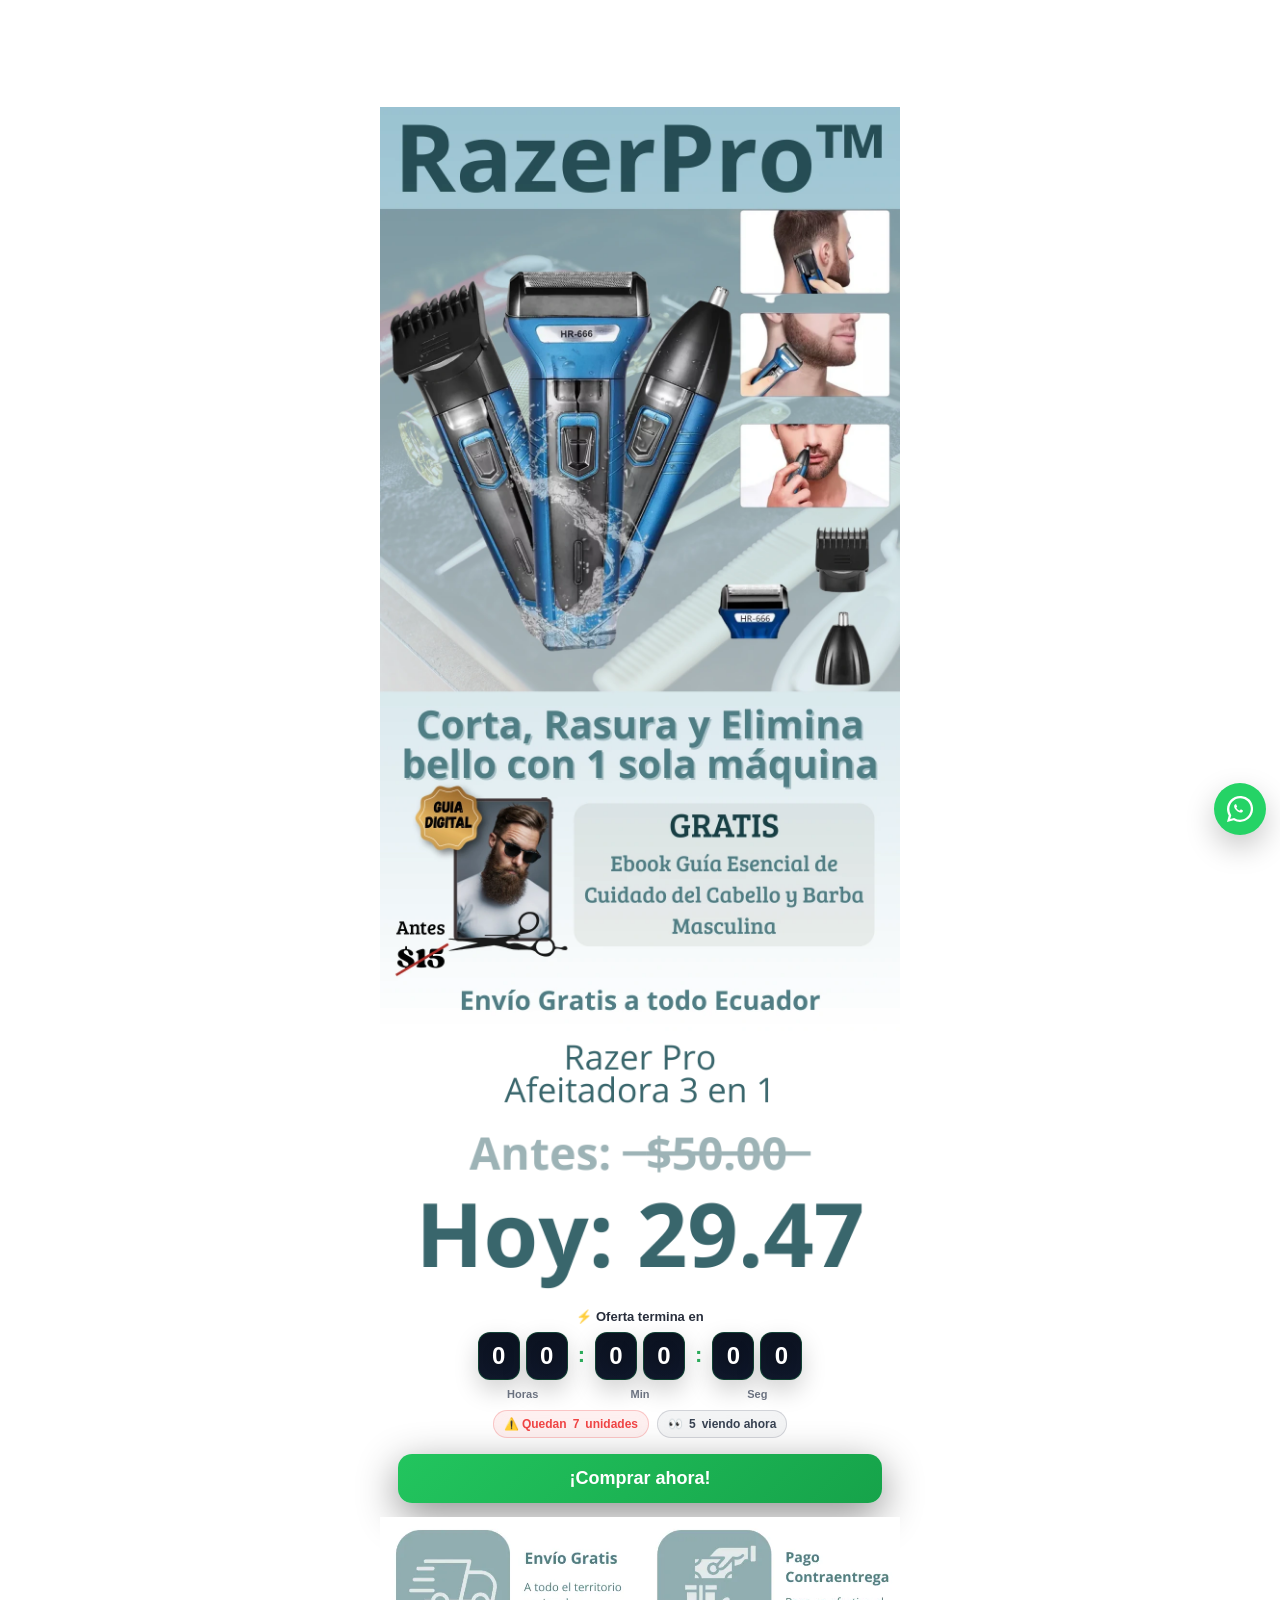
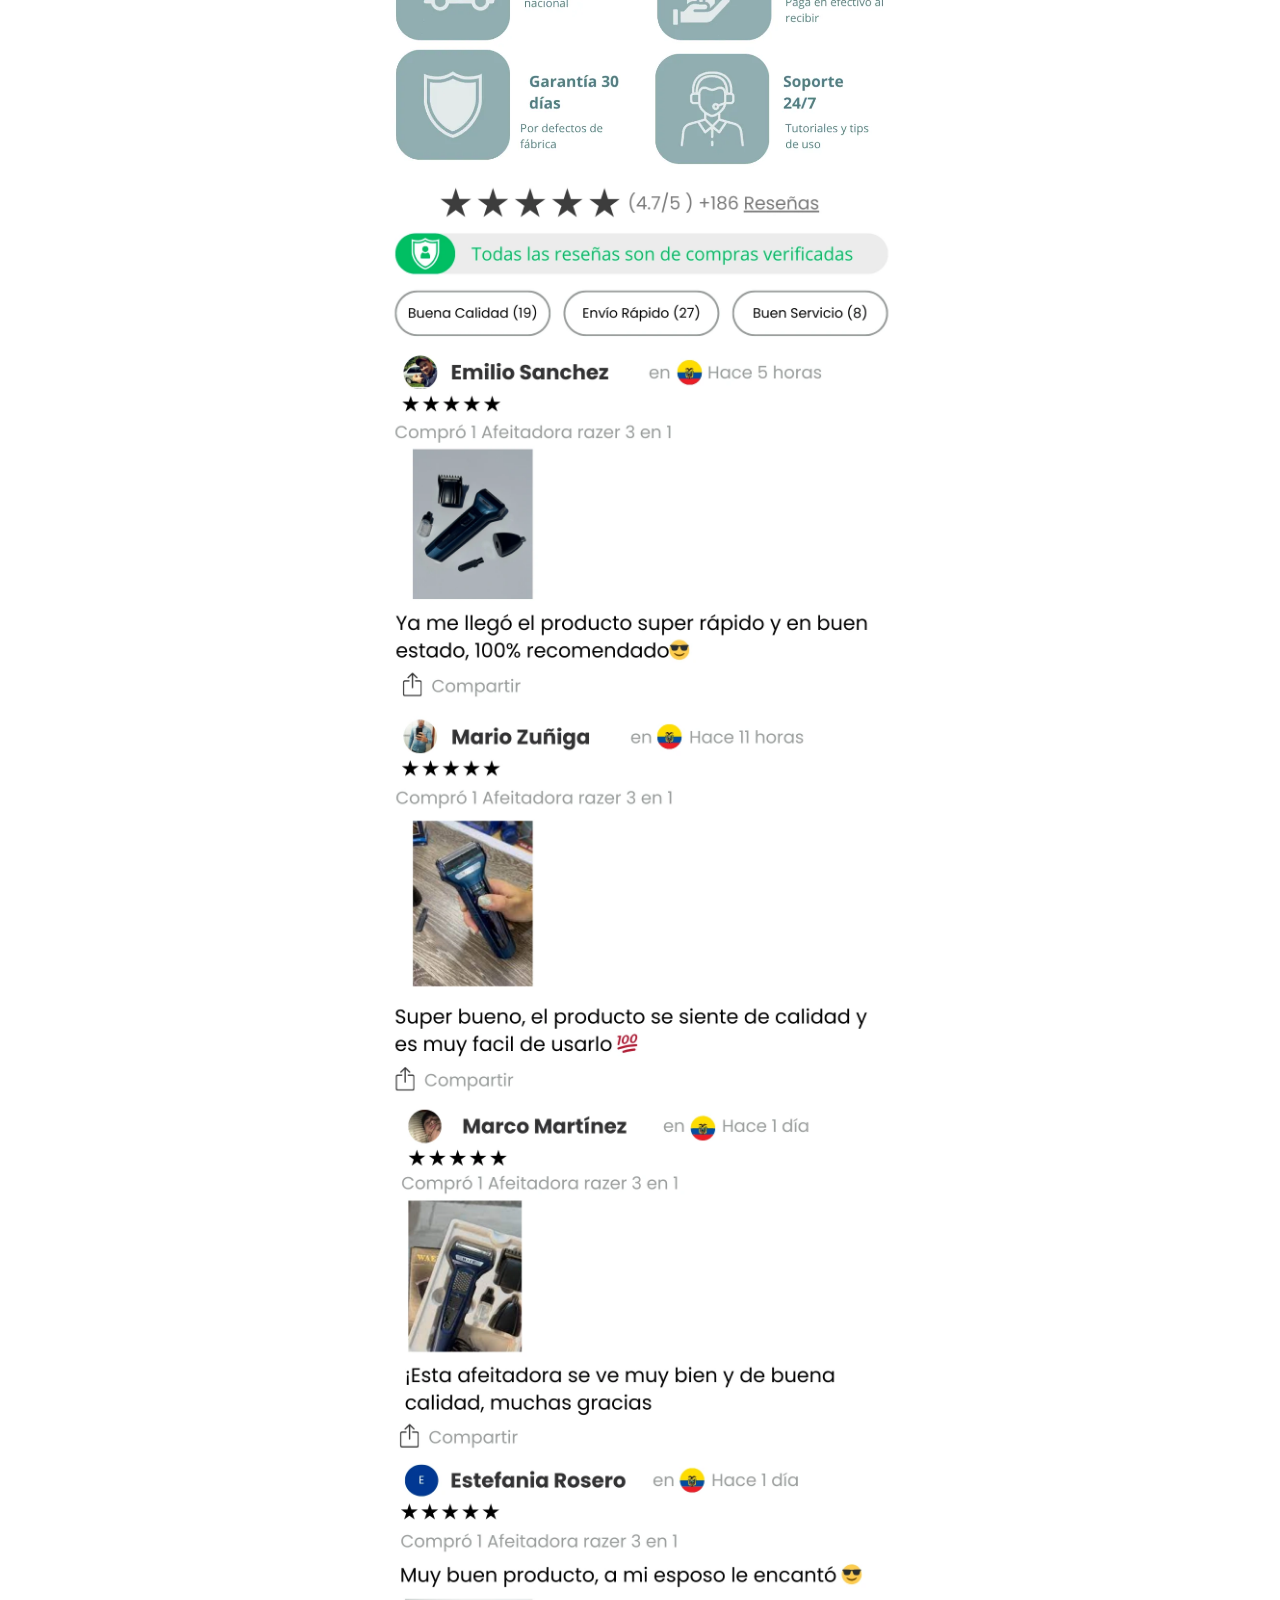
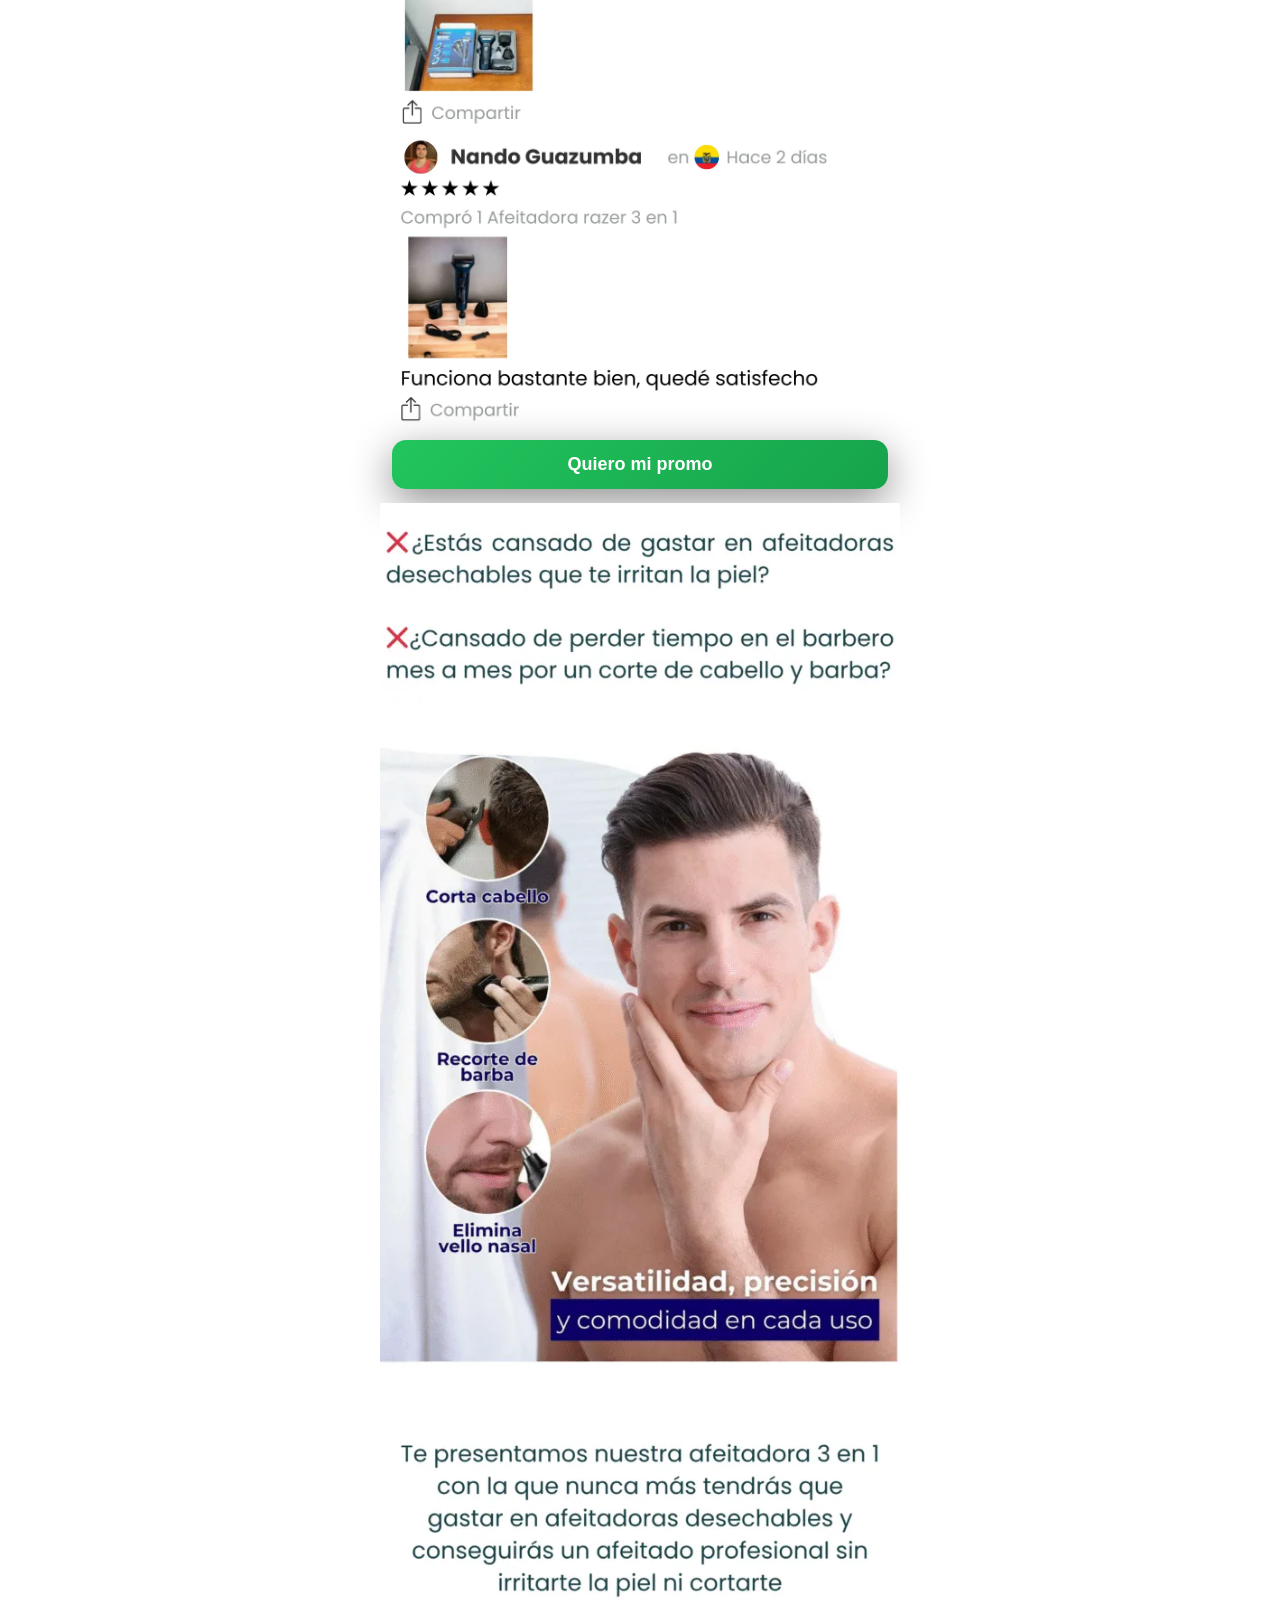
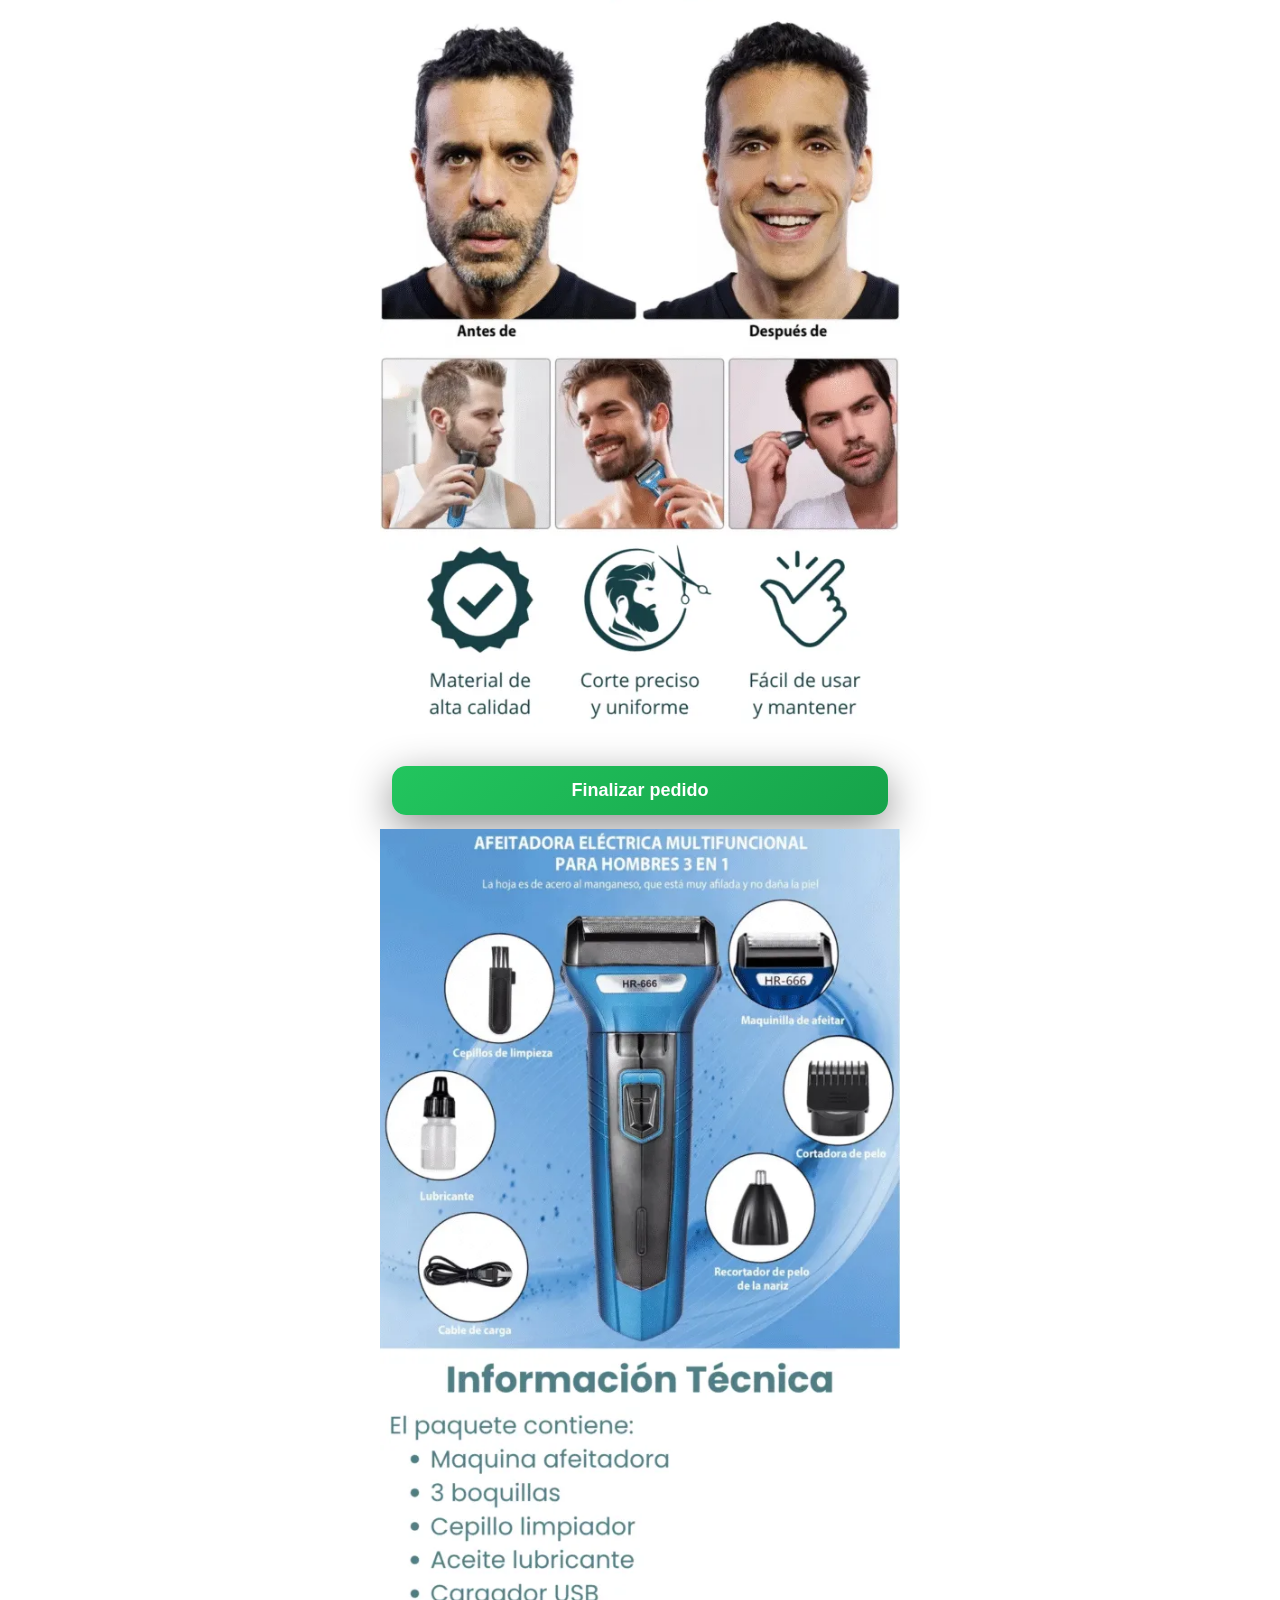
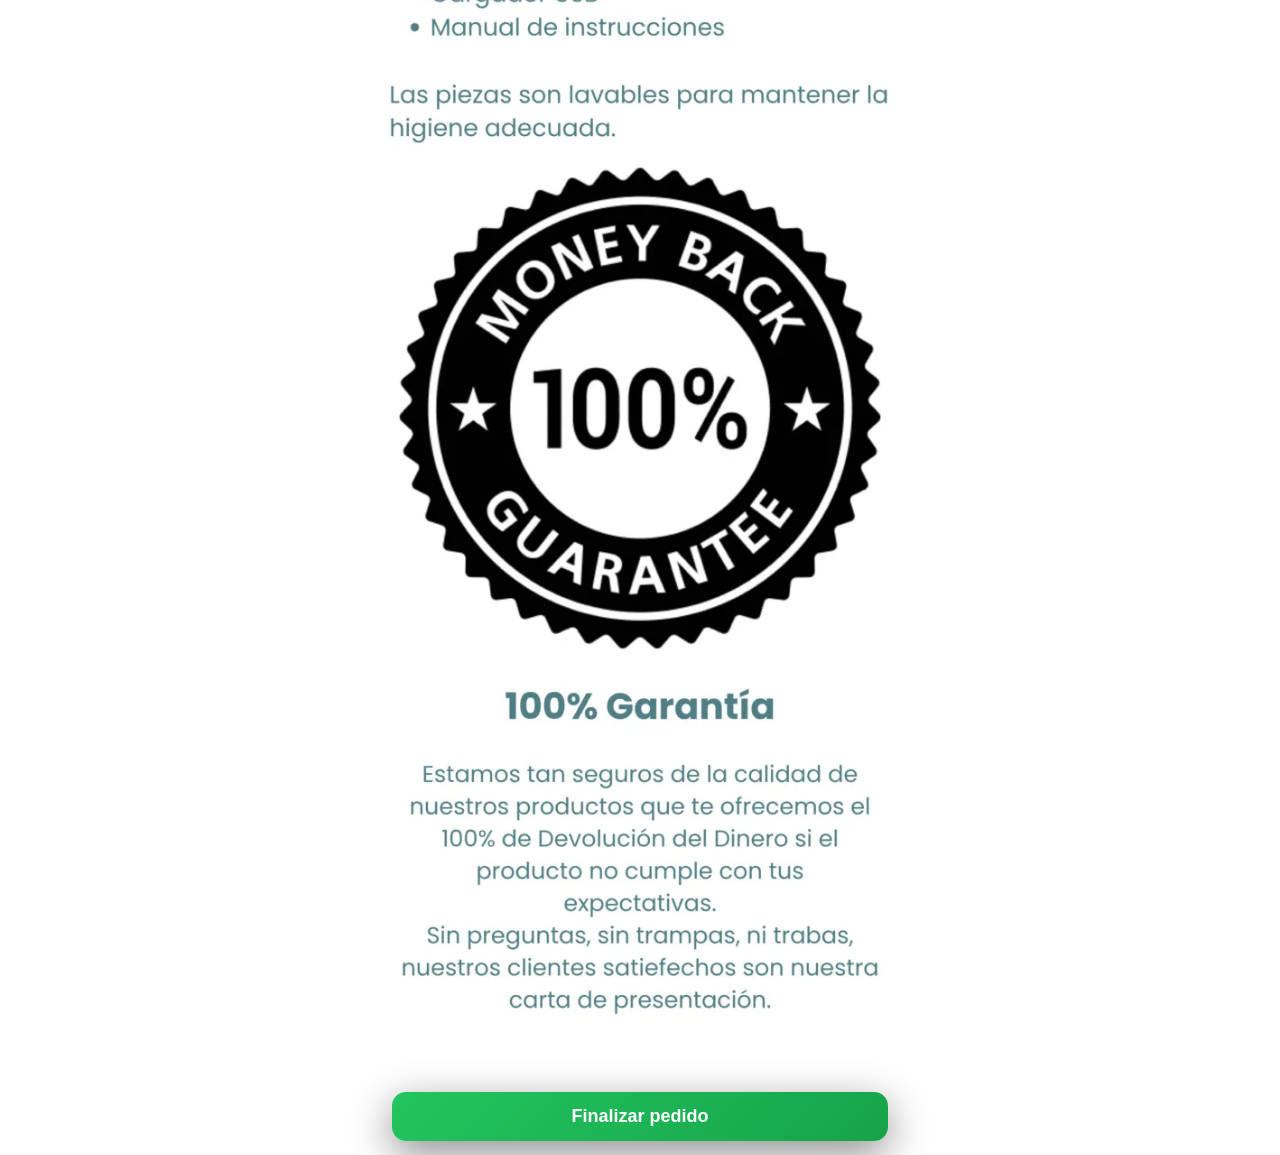
==== funnel/combo-cosecha-segua/index.html @ a64a3866 "funnel: página de ventas con modal Ecuaclic + toggle domicilio/Servientrega - funnel/ aislado del ca" ====
<!doctype html>
<html lang="es">
<head>
  <meta charset="utf-8" />
  <meta name="viewport" content="width=device-width,initial-scale=1" />
  <title>Combo Cosecha Segura — Agropecuaria Yáñez</title>

  <!-- Estilos del funnel (aislados del catálogo) -->
  <link rel="stylesheet" href="/funnel/assets/style.css">
  <!-- Estilos del modal -->
  <link rel="stylesheet" href="/modal/modal.css">

  <!-- Google Tag Manager -->
<script>(function(w,d,s,l,i){w[l]=w[l]||[];w[l].push({'gtm.start':
new Date().getTime(),event:'gtm.js'});var f=d.getElementsByTagName(s)[0],
j=d.createElement(s),dl=l!='dataLayer'?'&l='+l:'';j.async=true;j.src=
'https://www.googletagmanager.com/gtm.js?id='+i+dl;f.parentNode.insertBefore(j,f);
})(window,document,'script','dataLayer','GTM-TL55LVD5');</script>
<!-- End Google Tag Manager -->
</head>

<!-- data-product-folder: para que app.js/modal carguen este config.json -->
<body data-product-folder="funnel/combo-cosecha-segua">
 <!-- Google Tag Manager (noscript) -->
<noscript><iframe src="https://www.googletagmanager.com/ns.html?id=GTM-TL55LVD5"
height="0" width="0" style="display:none;visibility:hidden"></iframe></noscript>
<!-- End Google Tag Manager (noscript) -->

  <!-- Funnel 100% imágenes — sin header ni footer -->
  <main class="wrap">
    <img src="images/1.webp" alt="">
    <img src="images/2.webp" alt="">

    <div class="cta-proof cta-proof--boxed" aria-label="Urgencia y escasez">
      <div class="proof-head">⚡ Oferta termina en</div>
      <div class="countdown" role="group" aria-label="Cuenta regresiva">
        <div class="cd-group">
          <div class="cd-box"><span class="cd-digit js-cd-h1">0</span></div>
          <div class="cd-box"><span class="cd-digit js-cd-h2">0</span></div>
          <div class="cd-label">Horas</div>
        </div>
        <div class="cd-sep">:</div>
        <div class="cd-group">
          <div class="cd-box"><span class="cd-digit js-cd-m1">0</span></div>
          <div class="cd-box"><span class="cd-digit js-cd-m2">0</span></div>
          <div class="cd-label">Min</div>
        </div>
        <div class="cd-sep">:</div>
        <div class="cd-group">
          <div class="cd-box"><span class="cd-digit js-cd-s1">0</span></div>
          <div class="cd-box"><span class="cd-digit js-cd-s2">0</span></div>
          <div class="cd-label">Seg</div>
        </div>
      </div>
      <div class="proof-row">
        <span class="badge badge--danger">⚠️ Quedan <strong class="js-stock">7</strong> unidades</span>
        <span class="badge badge--muted">👀 <strong class="js-live">5</strong> viendo ahora</span>
      </div>
      <div class="section-cta">
        <button class="btn btn--big pulsar-boton js-open-modal">¡Comprar ahora!</button>
      </div>
    </div>

    <img src="images/3.webp" alt="">
    <img src="images/4.webp" alt="">
    <img src="images/5.webp" alt="">

    <div class="section-cta">
      <button class="btn btn--big pulsar-boton js-open-modal">Quiero mi promo</button>
    </div>

    <img src="images/6.webp" alt="">
    <img src="images/7.webp" alt="">

    <div class="section-cta">
      <button class="btn btn--big pulsar-boton js-open-modal">Finalizar pedido</button>
    </div>

    <img src="images/8.webp" alt="">
    <img src="images/9.webp" alt="">

    <div class="section-cta">
      <button class="btn btn--big pulsar-boton js-open-modal">Finalizar pedido</button>
    </div>

    <div class="spacer"></div>
  </main>

  <!-- Botón fijo inferior -->
  <button class="bottom-cta js-open-modal" id="bottomCta">Comprar ahora</button>

  <!-- El modal se inyecta aquí desde modal.js -->
  <div id="modal-container"></div>

  <!-- WhatsApp float (fallback data-whatsapp) -->
  <a class="wa-float"
     id="waFloat"
     data-whatsapp="593984709302"
     href="#"
     target="_blank"
     rel="noopener"
     aria-label="WhatsApp">
    <svg class="wa-svg" viewBox="0 0 32 32" aria-hidden="true">
      <path d="M19.11 17.47c-.27-.14-1.57-.77-1.81-.86-.24-.09-.42-.14-.6.14-.18.27-.69.86-.85 1.04-.16.18-.31.2-.58.07-.27-.14-1.14-.42-2.17-1.34-.8-.71-1.34-1.59-1.5-1.86-.16-.27-.02-.42.12-.55.12-.12.27-.31.4-.47.13-.16.18-.27.27-.45.09-.18.04-.34-.02-.47-.07-.14-.6-1.45-.82-1.99-.22-.53-.44-.46-.6-.47h-.51c-.18 0-.47.07-.71.34-.24.27-.93.91-.93 2.22 0 1.31.96 2.58 1.09 2.76.13.18 1.88 2.87 4.56 4.02.64.28 1.14.45 1.53.58.64.2 1.22.17 1.68.1.51-.08 1.57-.64 1.79-1.26.22-.62.22-1.15.16-1.26-.07-.11-.24-.18-.51-.31z"/>
      <path d="M27.66 4.34A15.87 15.87 0 0 0 16.04 0C7.2 0 .02 7.18.02 16.02c0 2.82.74 5.57 2.14 8.01L0 32l8.18-2.14a15.98 15.98 0 0 0 7.86 2.01h.01c8.84 0 16.02-7.18 16.02-16.02 0-4.28-1.67-8.31-4.39-11.51zM16.05 29.2h-.01a13.27 13.27 0 0 1-6.76-1.85l-.49-.29-4.85 1.27 1.29-4.72-.32-.49a13.23 13.23 0 0 1-2.02-7.09C2.9 8.75 9 2.65 16.04 2.65c3.53 0 6.85 1.38 9.35 3.88a13.14 13.14 0 0 1 3.87 9.35c0 7.04-6.1 13.32-13.21 13.32z"/>
    </svg>
  </a>

  <!-- Scripts del funnel (aislados del catálogo) -->
  <script src="/funnel/assets/app.js"></script>
  <!-- Script del modal -->
  <script src="/modal/modal.js"></script>
</body>
</html>
---- funnel/assets/style.css ----
:root {
  --bg: #ffffff;
  --txt: #ffffff;
  --green: #22c55e;
  --green2: #16a34a;
  --shadow: 0 12px 40px rgba(0, 0, 0, .45);
  --max: 520px;
  --topbar-offset: 5px;
  --topbar-h: 90px;
}

* {
  box-sizing: border-box;
}

html,
body {
  margin: 0;
  padding: 0;
  background: var(--bg);
  color: var(--txt);
  font-family: -apple-system, BlinkMacSystemFont, "Segoe UI", Roboto, Oxygen, Ubuntu, Cantarell, sans-serif;
}

img {
  width: 100%;
  height: auto;
  display: block;
}

/* ===== TOPBAR ===== */
.topbar {
  position: fixed;
  top: 0;
  left: 0;
  right: 0;
  z-index: 9999;
  display: flex;
  justify-content: center;
  padding: 14px 12px;
  background: linear-gradient(135deg, #1a1a1a 0%, #2d2d2d 100%);
  border-bottom: 1px solid rgba(255, 255, 255, 0.1);
  box-shadow: 0 4px 20px rgba(0, 0, 0, 0.3);
  animation: slideDown 0.4s ease-out;
}

@keyframes slideDown {
  from {
    transform: translateY(-100%);
    opacity: 0;
  }
  to {
    transform: translateY(0);
    opacity: 1;
  }
}

.topbar__inner {
  max-width: var(--max);
  width: 100%;
  display: flex;
  align-items: center;
  justify-content: space-between;
  gap: 12px;
}

.topbar__meta {
  display: flex;
  align-items: center;
  gap: 10px;
  min-width: 0;
  overflow: hidden;
  flex-wrap: nowrap;
}

.topbar__promo {
  font-weight: 700;
  font-size: 15px;
  color: #fff;
  text-transform: uppercase;
  letter-spacing: 0.5px;
  white-space: nowrap;
}

.topbar__timerchip {
  display: inline-flex;
  align-items: center;
  gap: 8px;
  padding: 10px 14px;
  border-radius: 999px;
  background: rgba(34, 197, 94, 0.15);
  border: 1px solid rgba(34, 197, 94, 0.3);
  font-family: 'Courier New', monospace;
  font-weight: 700;
  font-size: 18px;
  color: #22c55e;
  white-space: nowrap;
}

.topbar__timer-icon {
  width: 18px;
  height: 18px;
  flex-shrink: 0;
  color: #22c55e;
}

.topbar__stock {
  display: inline-flex;
  align-items: center;
  gap: 6px;
  padding: 8px 12px;
  border-radius: 999px;
  background: rgba(239, 68, 68, 0.15);
  border: 1px solid rgba(239, 68, 68, 0.3);
  font-weight: 700;
  font-size: 12px;
  color: #ef4444;
  white-space: nowrap;
}

.topbar__cta {
  flex-shrink: 0;
  border: none;
  padding: 18px 28px;
  border-radius: 999px;
  background: linear-gradient(135deg, #22c55e 0%, #16a34a 100%);
  color: #fff;
  font-weight: 800;
  font-size: 15px;
  text-transform: uppercase;
  letter-spacing: 0.5px;
  cursor: pointer;
  transition: all 0.3s ease;
  box-shadow: 0 4px 15px rgba(34, 197, 94, 0.4);
  position: relative;
  overflow: hidden;
  white-space: nowrap;
  line-height: 1.2;
}

.topbar__cta::before {
  content: '';
  position: absolute;
  top: 0;
  left: -100%;
  width: 100%;
  height: 100%;
  background: linear-gradient(90deg, transparent, rgba(255, 255, 255, 0.3), transparent);
  transition: left 0.5s;
}

.topbar__cta:hover {
  transform: translateY(-2px);
  box-shadow: 0 6px 20px rgba(34, 197, 94, 0.5);
}

.topbar__cta:hover::before {
  left: 100%;
}

.topbar__cta:active {
  transform: translateY(0);
}

/* Responsivo topbar */
@media (max-width: 768px) {
  .topbar {
    padding: 10px 10px;
  }

  .topbar__inner {
    flex-direction: row;
    gap: 10px;
    align-items: center;
  }

  .topbar__meta {
    flex-direction: column;
    gap: 5px;
    align-items: flex-start;
    flex: 1;
    min-width: 0;
  }

  .topbar__promo {
    font-size: 17px;
    order: 1;
  }

  .topbar__timerchip {
    font-size: 16px;
    padding: 8px 8px;
    order: 2;
  }

  .topbar__stock {
    font-size: 11px;
    padding: 6px 10px;
    order: 3;
  }

  .topbar__timer-icon {
    width: 16px;
    height: 16px;
  }

  .topbar__cta {
    padding: 20px 20px;
    font-size: 13px;
    flex: 0 0 50%;
    max-width: 50%;
  }
}

@media (max-width: 480px) {
  .topbar {
    padding: 8px 10px;
  }
  
  .topbar__inner {
    align-items: center;
  }
  
  .topbar__meta {
    align-items: center;
  }
  
  .topbar__promo {
    font-size: 13px;
  }
  
  .topbar__timerchip {
    font-size: 17px;
    padding: 6px 10px;
    width: 100%;
    justify-content: center;
    text-align: center;
  }
  
  .topbar__stock {
    font-size: 10px;
    padding: 5px 8px;
  }
 
  .topbar__timer-icon {
    width: 17px;
    height: 17px;
  }
  
  .topbar__cta {
    padding: 20px 24px;
    font-size: 16px;
  }
}

@media (max-width: 360px) {
  .topbar__cta {
    padding: 10px 12px;
    font-size: 11px;
  }
}

/* ===== CONTENIDO PRINCIPAL ===== */
.wrap {
  max-width: var(--max);
  margin: 0 auto;
  padding-top: calc(var(--topbar-h) + var(--topbar-offset) + 12px);
  background: #ffffff;
}

main {
  padding-top: calc(var(--topbar-h) + var(--topbar-offset) + 12px);
}

.spacer {
  height: 0;
}

/* CTA sections */
.section-cta {
  padding: 14px 12px;
  display: flex;
  justify-content: center;
  background: #ffffff;
}

/* ===== BOTONES ===== */
.btn {
  border: 0;
  cursor: pointer;
  background: linear-gradient(135deg, #22c55e 0%, #16a34a 100%);
  color: #ffffff;
  font-weight: 800;
  border-radius: 14px;
  box-shadow: var(--shadow);
  transition: transform .15s ease, background .15s ease;
}

.btn:hover {
  background: linear-gradient(135deg, #16a34a 0%, #15803d 100%);
  transform: scale(1.01);
}

.btn:active {
  transform: scale(.99);
}

.btn--big {
  padding: 14px 16px;
  font-size: 18px;
  width: 100%;
  max-width: var(--max);
}

/* Efecto pulsar */
.pulsar-boton {
  display: block;
  width: 100%;
  animation: pulsar 1.5s infinite;
}

@keyframes pulsar {
  0% {
    transform: scale(1);
    box-shadow: 0 0 10px rgba(34, 197, 94, .35);
  }
  50% {
    transform: scale(1.06);
    box-shadow: 0 0 20px rgba(34, 197, 94, .55);
  }
  100% {
    transform: scale(1);
    box-shadow: 0 0 10px rgba(34, 197, 94, .35);
  }
}

/* ===== BOTTOM CTA ===== */
.bottom-cta {
  position: fixed;
  left: 50%;
  transform: translateX(-50%);
  bottom: 0px;
  z-index: 60;
  width: 100%;
  padding: 20px 16px;
  border: 0;
  border-radius: 18px;
  background: linear-gradient(135deg, #22c55e 0%, #16a34a 100%);
  color: #ffffff;
  font-weight: 900;
  font-size: 21px;
  box-shadow: var(--shadow);
  display: none;
  cursor: pointer;
  transition: all 0.3s ease;
}

.bottom-cta.show {
  display: block;
  animation: slideUp 0.4s ease-out;
}

@keyframes slideUp {
  from {
    transform: translateX(-50%) translateY(100%);
    opacity: 0;
  }
  to {
    transform: translateX(-50%) translateY(0);
    opacity: 1;
  }
}

.bottom-cta:hover {
  transform: translateX(-50%) translateY(-2px);
  box-shadow: 0 16px 50px rgba(34, 197, 94, 0.4);
}

/* ===== WHATSAPP FLOAT - CORREGIDO ===== */
.wa-float {
  position: fixed;
  right: 14px;
  bottom: 65px;
  z-index: 99999; /* ✅ Z-index más alto que todo */
  width: 52px;
  height: 52px;
  border-radius: 999px;
  background: #25D366;
  display: flex;
  align-items: center;
  justify-content: center;
  box-shadow: 0 12px 30px rgba(0, 0, 0, .22);
  text-decoration: none;
  transition: all 0.3s ease;
  cursor: pointer; /* ✅ Cursor de pointer */
  pointer-events: auto; /* ✅ Asegurar que acepta clicks */
}

.wa-float:hover {
  transform: scale(1.1);
  box-shadow: 0 16px 40px rgba(37, 211, 102, 0.4);
}

.wa-float:active {
  transform: scale(0.95);
}

body.has-bottomcta .wa-float {
  bottom: 86px;
}

.wa-svg {
  width: 26px;
  height: 26px;
  fill: #fff;
  display: block;
  pointer-events: none; /* ✅ El SVG no debe interceptar clicks */
}

/* ===== CTA PROOF (estilo contador real con cajas) ===== */
.cta-proof--boxed{
  margin-top: 10px;
  text-align: center;
  padding: 8px 6px 0;
}

.proof-head{
  font-weight: 800;
  font-size: 13px;
  color: #111827; /* texto oscuro elegante */
  opacity: .9;
  margin-bottom: 8px;
}

/* Contador */
.countdown{
  display: flex;
  align-items: flex-start;
  justify-content: center;
  gap: 10px;
  margin-bottom: 10px;
}

.cd-group{
  display: grid;
  grid-template-columns: repeat(2, minmax(0, 1fr));
  gap: 6px;
  align-items: center;
  justify-items: center;
}

.cd-box{
  width: 42px;
  height: 48px;
  border-radius: 12px;
  background: linear-gradient(180deg, #0b1220 0%, #0f172a 100%);
  border: 1px solid rgba(34, 197, 94, 0.25);
  box-shadow: 0 10px 24px rgba(0,0,0,.18);
  display: flex;
  align-items: center;
  justify-content: center;
}

.cd-digit{
  font-weight: 900;
  font-size: 24px;
  line-height: 1;
  color: #ffffff;
  text-shadow: 0 2px 10px rgba(0,0,0,.35);
}

.cd-sep{
  font-weight: 900;
  font-size: 22px;
  color: #16a34a;
  margin-top: 10px;
  opacity: .9;
}

.cd-label{
  grid-column: 1 / -1;
  margin-top: 2px;
  font-size: 11px;
  font-weight: 800;
  color: #6b7280;
}

/* badges de escasez / social */
.proof-row{
  display: flex;
  gap: 8px;
  flex-wrap: wrap;
  justify-content: center;
  padding-bottom: 2px;
}

.badge{
  display: inline-flex;
  align-items: center;
  gap: 6px;
  padding: 7px 10px;
  border-radius: 999px;
  font-size: 12px;
  font-weight: 800;
  line-height: 1;
  border: 1px solid rgba(0,0,0,.06);
  background: rgba(255,255,255,.8);
  backdrop-filter: blur(6px);
}

.badge--danger{
  color: #ef4444;
  border-color: rgba(239,68,68,.25);
  background: rgba(239,68,68,.08);
}

.badge--muted{
  color: #374151;
  border-color: rgba(107,114,128,.25);
  background: rgba(107,114,128,.08);
}

/* Mobile súper compacto */
@media (max-width: 480px){
  .cd-box{ width: 38px; height: 44px; border-radius: 11px; }
  .cd-digit{ font-size: 22px; }
  .badge{ font-size: 11px; padding: 6px 9px; }
}

/* ===== FOOTER LEGAL ===== */
.site-footer {
  background: #111;
  color: rgba(255,255,255,.45);
  text-align: center;
  padding: 22px 16px;
  font-size: 13px;
  margin-top: 48px;
  border-top: 1px solid rgba(255,255,255,.08);
}
.site-footer a {
  color: rgba(255,255,255,.65);
  text-decoration: none;
}
.site-footer a:hover {
  color: #fff;
  text-decoration: underline;
}
---- modal/modal.css ----
/* ========================================
   ECUACLIC MODAL STYLES
   Estilos exclusivos del modal de checkout
   ======================================== */

/* ===== MODAL BASE ===== */
.ecuaclic-modal {
  position: fixed;
  inset: 0;
  z-index: 9999;
  display: none;
}

.ecuaclic-modal.open {
  display: block;
}

.ecuaclic-modal__backdrop {
  position: absolute;
  inset: 0;
  background: rgba(0,0,0,0.55);
}

.ecuaclic-modal__card {
  position: relative;
  width: min(920px, calc(100% - 20px));
  max-height: calc(100vh - 20px);
  overflow: auto;
  margin: 10px auto;
  background: #fff;
  border-radius: 18px;
  box-shadow: 0 22px 60px rgba(0,0,0,0.25);
  padding: 16px;
  -webkit-overflow-scrolling: touch;
}

.ecuaclic-modal__close {
  position: sticky;
  top: 10px;
  margin-left: auto;
  display: flex;
  width: 38px;
  height: 38px;
  border-radius: 12px;
  border: 1px solid rgba(0,0,0,0.12);
  background: #fff;
  cursor: pointer;
  align-items: center;
  justify-content: center;
  font-size: 22px;
  line-height: 1;
  z-index: 2;
}

.ecuaclic-modal__header {
  padding: 4px 2px 10px;
}

.ecuaclic-modal__title {
  margin: 0 0 6px;
  font-size: 20px;
  font-weight: 800;
  color: #111827;
}

.ecuaclic-modal__subtitle {
  margin: 0 0 10px;
  font-size: 13px;
  color: #6b7280;
  line-height: 1.35;
}

/* ===== PROOF + TIMER (cuadritos) ===== */
.modal-proof {
  margin: 10px 0 14px;
  padding: 10px 12px;
  border: 1px solid rgba(0,0,0,0.08);
  border-radius: 14px;
  background: #fff;
}

.modal-proof__title {
  font-size: 12px;
  font-weight: 800;
  letter-spacing: .2px;
  opacity: .85;
  margin-bottom: 8px;
}

.modal-proof__timer {
  display: flex;
  align-items: flex-start;
  justify-content: center;
  gap: 8px;
  margin-bottom: 10px;
}

.mp-col {
  display: flex;
  flex-direction: column;
  align-items: center;
}

.mp-boxes {
  display: flex;
  gap: 6px;
}

.mp-box {
  width: 38px;
  height: 44px;
  border-radius: 10px;
  display: flex;
  align-items: center;
  justify-content: center;
  font-weight: 900;
  font-size: 18px;
  background: #0b1220;
  color: #fff;
  box-shadow: 0 6px 18px rgba(0,0,0,0.12);
}

.mp-label {
  font-size: 11px;
  margin-top: 6px;
  opacity: .7;
}

.mp-sep {
  font-weight: 900;
  font-size: 18px;
  opacity: .7;
  margin-top: 10px;
}

.modal-proof__lines {
  display: flex;
  flex-direction: column;
  gap: 6px;
}

.mpl-line {
  font-size: 12.5px;
  opacity: .92;
  text-align: center;
}

/* ===== BODY GRID ===== */
.ecuaclic-modal__grid {
  display: grid;
  grid-template-columns: 1fr;
  gap: 12px;
}

@media (min-width: 860px) {
  .ecuaclic-modal__grid {
    grid-template-columns: 1fr 1fr;
    align-items: start;
  }
}

/* ===== SUMMARY ===== */
.order-summary {
  border: 1px solid rgba(0,0,0,0.08);
  border-radius: 16px;
  padding: 12px;
  background: #fff;
}

.order-summary__title {
  font-weight: 800;
  font-size: 15px;
  margin-bottom: 10px;
  color: #111827;
}

.quantity-offers {
  display: flex;
  flex-direction: column;
  gap: 10px;
}

.quantity-offer {
  position: relative;
}

.quantity-offer input {
  position: absolute;
  opacity: 0;
  pointer-events: none;
}

.quantity-offer__label {
  display: flex;
  gap: 10px;
  align-items: center;
  padding: 10px;
  border-radius: 14px;
  border: 1px solid rgba(0,0,0,0.10);
  cursor: pointer;
  transition: transform .08s ease, box-shadow .12s ease, border-color .12s ease;
  background: #fff;
}

.quantity-offer__image {
  width: 56px;
  height: 56px;
  border-radius: 12px;
  object-fit: cover;
  border: 1px solid rgba(0,0,0,0.08);
  flex: 0 0 auto;
  background: #f3f4f6;
}

.quantity-offer__info {
  display: flex;
  flex-direction: column;
  gap: 6px;
  min-width: 0;
}

.quantity-offer__title {
  font-weight: 800;
  font-size: 14px;
  color: #111827;
}

.quantity-offer__badge {
  display: inline-flex;
  width: fit-content;
  padding: 3px 8px;
  border-radius: 999px;
  background: #22c55e;
  color: #052e16;
  font-weight: 800;
  font-size: 11px;
}

.quantity-offer__price {
  display: flex;
  align-items: baseline;
  gap: 8px;
  flex-wrap: wrap;
}

.quantity-offer__old-price {
  color: #9ca3af;
  text-decoration: line-through;
  font-weight: 700;
  font-size: 12px;
}

.quantity-offer__new-price {
  color: #16a34a;
  font-weight: 900;
  font-size: 15px;
}

.quantity-offer input:checked + .quantity-offer__label {
  border-color: rgba(34,197,94,0.7);
  box-shadow: 0 12px 30px rgba(34,197,94,0.12);
  background: rgba(34,197,94,0.08);
}

/* ===== TOTALS ===== */
.order-totals {
  margin-top: 12px;
  border-top: 1px solid rgba(0,0,0,0.10);
  padding-top: 10px;
  display: flex;
  flex-direction: column;
  gap: 8px;
}

.order-total-row {
  display: flex;
  align-items: center;
  justify-content: space-between;
  font-size: 13px;
  color: #111827;
}

.order-total-row--final {
  font-weight: 900;
  font-size: 15px;
  padding-top: 6px;
}

/* ===== FORM ===== */
.ecuaclic-modal__form form {
  border: 1px solid rgba(0,0,0,0.08);
  border-radius: 16px;
  padding: 12px;
  background: #fff;
}

.field {
  margin-bottom: 10px;
}

.field input,
.field select,
.field textarea {
  width: 100%;
  border-radius: 14px;
  border: 1px solid rgba(0,0,0,0.14);
  padding: 12px 12px;
  font-size: 14px;
  outline: none;
  background: #fff;
}

.field textarea {
  resize: vertical;
}

.field input:focus,
.field select:focus,
.field textarea:focus {
  border-color: rgba(34,197,94,0.8);
  box-shadow: 0 0 0 4px rgba(34,197,94,0.12);
}

.btn-submit {
  width: 100%;
  border: 0;
  border-radius: 16px;
  padding: 14px 14px;
  font-size: 15px;
  font-weight: 900;
  color: #fff;
  cursor: pointer;
  background: linear-gradient(180deg, #22c55e, #16a34a);
  box-shadow: 0 14px 34px rgba(34,197,94,0.22);
}

.btn-submit:disabled {
  opacity: .7;
  cursor: not-allowed;
}

.small-trust {
  margin-top: 10px;
  font-size: 12px;
  color: #6b7280;
  line-height: 1.35;
}

.ecuaclic-status {
  display: none;
  margin: 10px 0;
  padding: 10px 12px;
  border-radius: 14px;
  font-size: 13px;
}

.ecuaclic-status.show { display: block; }

.ecuaclic-status--loading {
  background: rgba(59,130,246,0.10);
  border: 1px solid rgba(59,130,246,0.22);
  color: #1d4ed8;
}

.ecuaclic-status--success {
  background: rgba(34,197,94,0.10);
  border: 1px solid rgba(34,197,94,0.22);
  color: #166534;
}

.ecuaclic-status--error {
  background: rgba(239,68,68,0.10);
  border: 1px solid rgba(239,68,68,0.22);
  color: #991b1b;
}

@media (max-width: 380px) {
  .mp-box { width: 34px; height: 42px; font-size: 17px; }
}
/* ================================
   HOTFIX: timer modal (mobile)
   - mejora legibilidad
   - reduce altura/espacio
   ================================ */

.modal-proof {
  padding: 8px 10px;          /* antes 10px 12px */
  margin: 8px 0 10px;         /* reduce el bloque */
}

.modal-proof__title {
  font-size: 11px;            /* antes 12px */
  margin-bottom: 6px;
  opacity: 0.95;              /* más visible */
  color: #111827;             /* alto contraste */
}

.modal-proof__timer {
  gap: 6px;                   /* menos separación */
  margin-bottom: 6px;
}

.mp-box {
  width: 32px;                /* antes 38px */
  height: 38px;               /* antes 44px */
  font-size: 16px;            /* antes 18px */
  border-radius: 9px;
}

.mp-label {
  font-size: 10px;            /* antes 11px */
  margin-top: 4px;
  opacity: 0.95;              /* ✅ ya no “desaparece” */
  color: #374151;             /* ✅ visible */
  font-weight: 700;
}

.mp-sep {
  font-size: 16px;
  margin-top: 9px;
  opacity: 0.65;
  color: #111827;
}

.modal-proof__lines {
  gap: 4px;                   /* compacta social proof */
}

.mpl-line {
  font-size: 12px;
  opacity: 0.92;
  color: #111827;
}

/* Extra compacto en pantallas muy pequeñas */
@media (max-width: 360px) {
  .mp-box { width: 30px; height: 36px; font-size: 15px; }
  .mp-label { font-size: 9.5px; }
}
/* ===== FIX SCROLL MOBILE (Chrome/Brave) ===== */
.ecuaclic-modal__card{
  max-height: calc(100dvh - 20px);   /* viewport dinamico */
  overflow-y: auto;
  -webkit-overflow-scrolling: touch;
  padding-bottom: calc(16px + env(safe-area-inset-bottom));
}

/* Si el navegador no soporta dvh, fallback */
@supports not (height: 100dvh) {
  .ecuaclic-modal__card{
    max-height: calc(100vh - 20px);
  }
}

/* Evita que el botón quede “pegado” al borde inferior */
.btn-submit{
  margin-bottom: 8px;
}
/* ===== ORDER BUMP ===== */
.order-bump {
  margin: 10px 0 12px;
  border: 1px solid rgba(0,0,0,0.10);
  border-radius: 14px;
  padding: 10px;
  display: flex;
  gap: 10px;
  align-items: center;
  background: #fff;
}
.order-bump input { width: 18px; height: 18px; }
.order-bump__img {
  width: 46px; height: 46px;
  border-radius: 12px;
  object-fit: cover;
  border: 1px solid rgba(0,0,0,0.08);
  background: #f3f4f6;
}
.order-bump__txt { flex: 1; min-width: 0; }
.order-bump__title { font-weight: 900; font-size: 13px; color:#111827; }
.order-bump__sub { font-size: 12px; color:#6b7280; margin-top: 2px; }
.order-bump__price { font-weight: 900; color:#16a34a; }

/* ===== UPSELL VIEW (pantalla interna del modal) ===== */
.upsell-view {
  position: absolute;
  inset: 0;
  background: #fff;
  border-radius: 18px;
  padding: 16px;
  overflow-y: auto;
  -webkit-overflow-scrolling: touch;
  z-index: 9999;
}
.upsell-hero { font-weight: 900; font-size: 18px; margin: 6px 0 6px; color:#111827; }
.upsell-desc { color:#6b7280; font-size: 13px; line-height: 1.35; margin-bottom: 10px; }
.upsell-card {
  border: 1px solid rgba(0,0,0,0.10);
  border-radius: 16px;
  padding: 12px;
}
.upsell-row { display:flex; gap: 10px; align-items:center; }
.upsell-img {
  width: 72px; height: 72px;
  border-radius: 16px;
  object-fit: cover;
  background:#f3f4f6;
  border:1px solid rgba(0,0,0,0.08);
}
.upsell-name { font-weight: 900; font-size: 14px; color:#111827; }
.upsell-price { margin-top: 4px; display:flex; gap: 8px; align-items: baseline; flex-wrap: wrap; }
.upsell-old { color:#9ca3af; text-decoration: line-through; font-weight: 800; font-size: 12px; }
.upsell-new { color:#16a34a; font-weight: 900; font-size: 15px; }
.upsell-badge {
  display:inline-flex;
  align-items:center;
  gap:6px;
  padding: 4px 10px;
  border-radius: 999px;
  background: rgba(34,197,94,.14);
  color:#15803d;
  font-weight: 900;
  font-size: 12px;
  margin-top: 8px;
}
.upsell-actions { margin-top: 12px; display:flex; flex-direction:column; gap: 10px; }
.upsell-yes, .upsell-no {
  border-radius: 16px; padding: 14px; font-weight: 900; cursor: pointer; border: 0;
}
.upsell-yes { color:#fff; background: linear-gradient(180deg,#22c55e,#16a34a); box-shadow: 0 14px 34px rgba(34,197,94,0.22); }
.upsell-no { background:#f3f4f6; color:#111827; }

/* ===== EXIT OFFER POPUP ===== */
.exit-offer {
  position: fixed;
  inset: 0;
  background: rgba(0,0,0,0.55);
  display: flex;
  align-items: center;
  justify-content: center;
  padding: 14px;
  z-index: 10000;
}
.exit-offer__card {
  width: min(420px, 100%);
  background: #fff;
  border-radius: 18px;
  padding: 14px;
  box-shadow: 0 22px 60px rgba(0,0,0,0.25);
  position: relative;
}
.exit-offer__close{
  position:absolute; top:10px; right:10px;
  width:36px; height:36px; border-radius:12px;
  border:1px solid rgba(0,0,0,0.12);
  background:#fff; cursor:pointer; font-size:20px;
}
.exit-offer__title { font-weight: 900; font-size: 16px; margin-bottom: 6px; color:#111827; }
.exit-offer__msg { color:#374151; font-size: 13px; line-height: 1.35; }
.exit-offer__timer { margin: 10px 0; font-weight: 900; color:#111827; }
.exit-offer__actions { display:flex; flex-direction:column; gap: 10px; }
.exit-offer__btn { border-radius: 16px; padding: 12px; font-weight: 900; border:0; cursor:pointer; }
.exit-offer__btn--yes { color:#fff; background: linear-gradient(180deg,#22c55e,#16a34a); }
.exit-offer__btn--no { background:#f3f4f6; color:#111827; }
/* =========================
   UPSELL overlay (full cover)
========================= */
.ecuaclic-modal__card { position: relative; }

.upsell-view {
  position: absolute;
  inset: 0;
  z-index: 50;
  background: rgba(255,255,255,0.98);
  display: none;
  overflow: auto;
  -webkit-overflow-scrolling: touch;
  padding: 18px;
}

/* Cuando upsell activo, bloquea scroll del contenido debajo */
.ecuaclic-modal__card.upsell-active .ecuaclic-modal__body,
.ecuaclic-modal__card.upsell-active .ecuaclic-modal__header {
  pointer-events: none;
  filter: blur(1.5px);
  opacity: 0.35;
}

.ecuaclic-modal__card.upsell-active {
  overflow: hidden;
}
/* =========================
   THANK YOU view
========================= */
.thankyou-view{
  position:absolute;
  inset:0;
  z-index:60;
  background: rgba(255,255,255,0.98);
  display:none;
  overflow:auto;
  -webkit-overflow-scrolling: touch;
  padding:18px;
}

.thankyou-card{
  background:#fff;
  border:1px solid rgba(0,0,0,0.06);
  border-radius:16px;
  padding:16px;
  box-shadow:0 10px 30px rgba(0,0,0,0.12);
  color:#000000;
}

.thankyou-title{
  font-size:20px;
  font-weight:800;
  margin:0 0 6px;
}

.thankyou-sub{
  margin:0 0 12px;
  color:rgba(0,0,0,0.65);
  font-size:13px;
}

.thankyou-row{
  display:flex;
  justify-content:space-between;
  gap:10px;
  padding:8px 0;
  border-top:1px solid rgba(0,0,0,0.06);
  font-size:14px;
}

.thankyou-row strong{ font-weight:800; }

.thankyou-cta{
  margin-top:14px;
  display:flex;
  gap:10px;
  flex-direction:column;
}

.thankyou-btn{
  width:100%;
  border:none;
  border-radius:14px;
  padding:14px 14px;
  font-weight:800;
  cursor:pointer;
}

.thankyou-btn--whatsapp{
  background: linear-gradient(180deg, rgba(34,197,94,1), rgba(22,163,74,1));
  color:#fff;
}
.thankyou-btn--close{
  background:#f3f4f6;
  color:#111827;
}
.thankyou-view{ z-index: 9999 !important; }
.upsell-view{ z-index: 9998 !important; }

/* Toggle de método de entrega */
.field--delivery .delivery-label{ display:block; font-weight:600; margin-bottom:8px; }
.delivery-options{ display:grid; gap:8px; }
.delivery-opt{ display:flex; align-items:center; gap:10px; padding:12px; border:1px solid #d9d9d9; border-radius:10px; cursor:pointer; }
.delivery-opt:has(input:checked){ border-color:#111; background:#f6f6f6; }
.delivery-opt input{ width:auto; margin:0; }
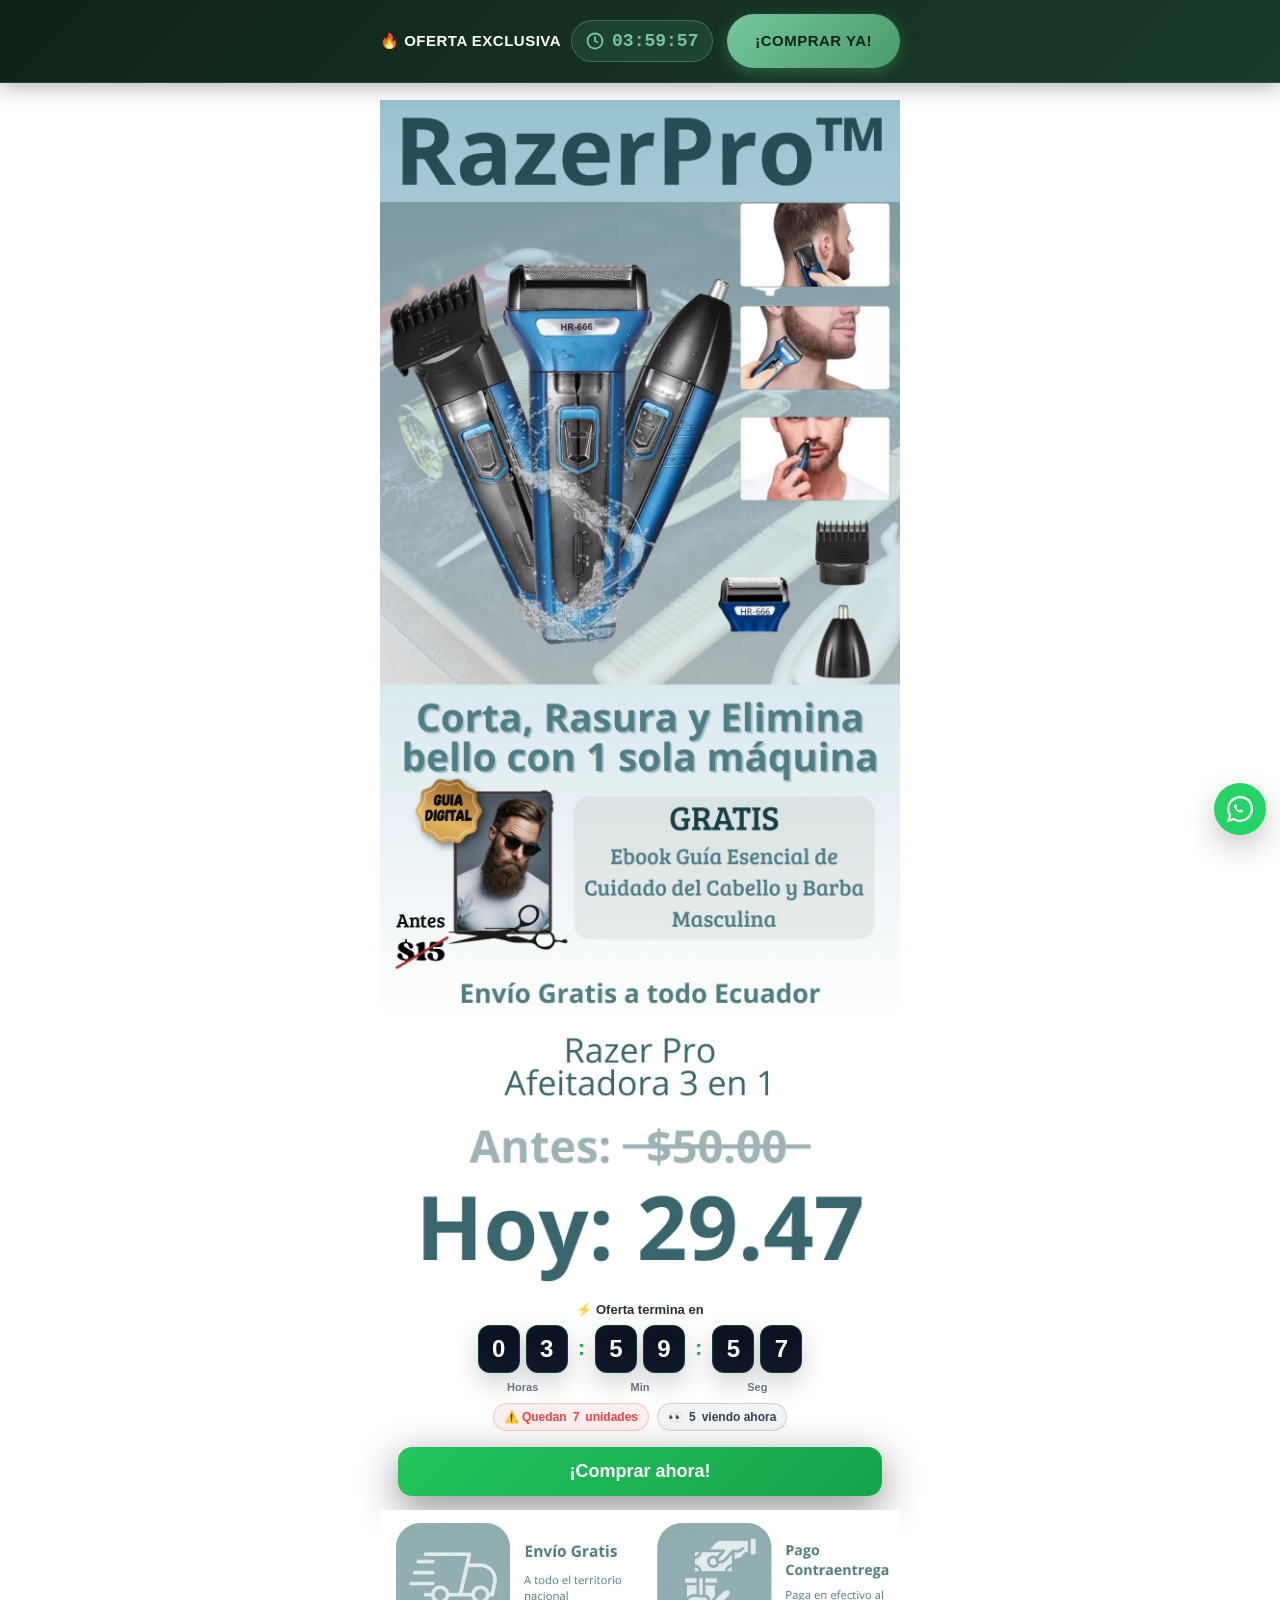
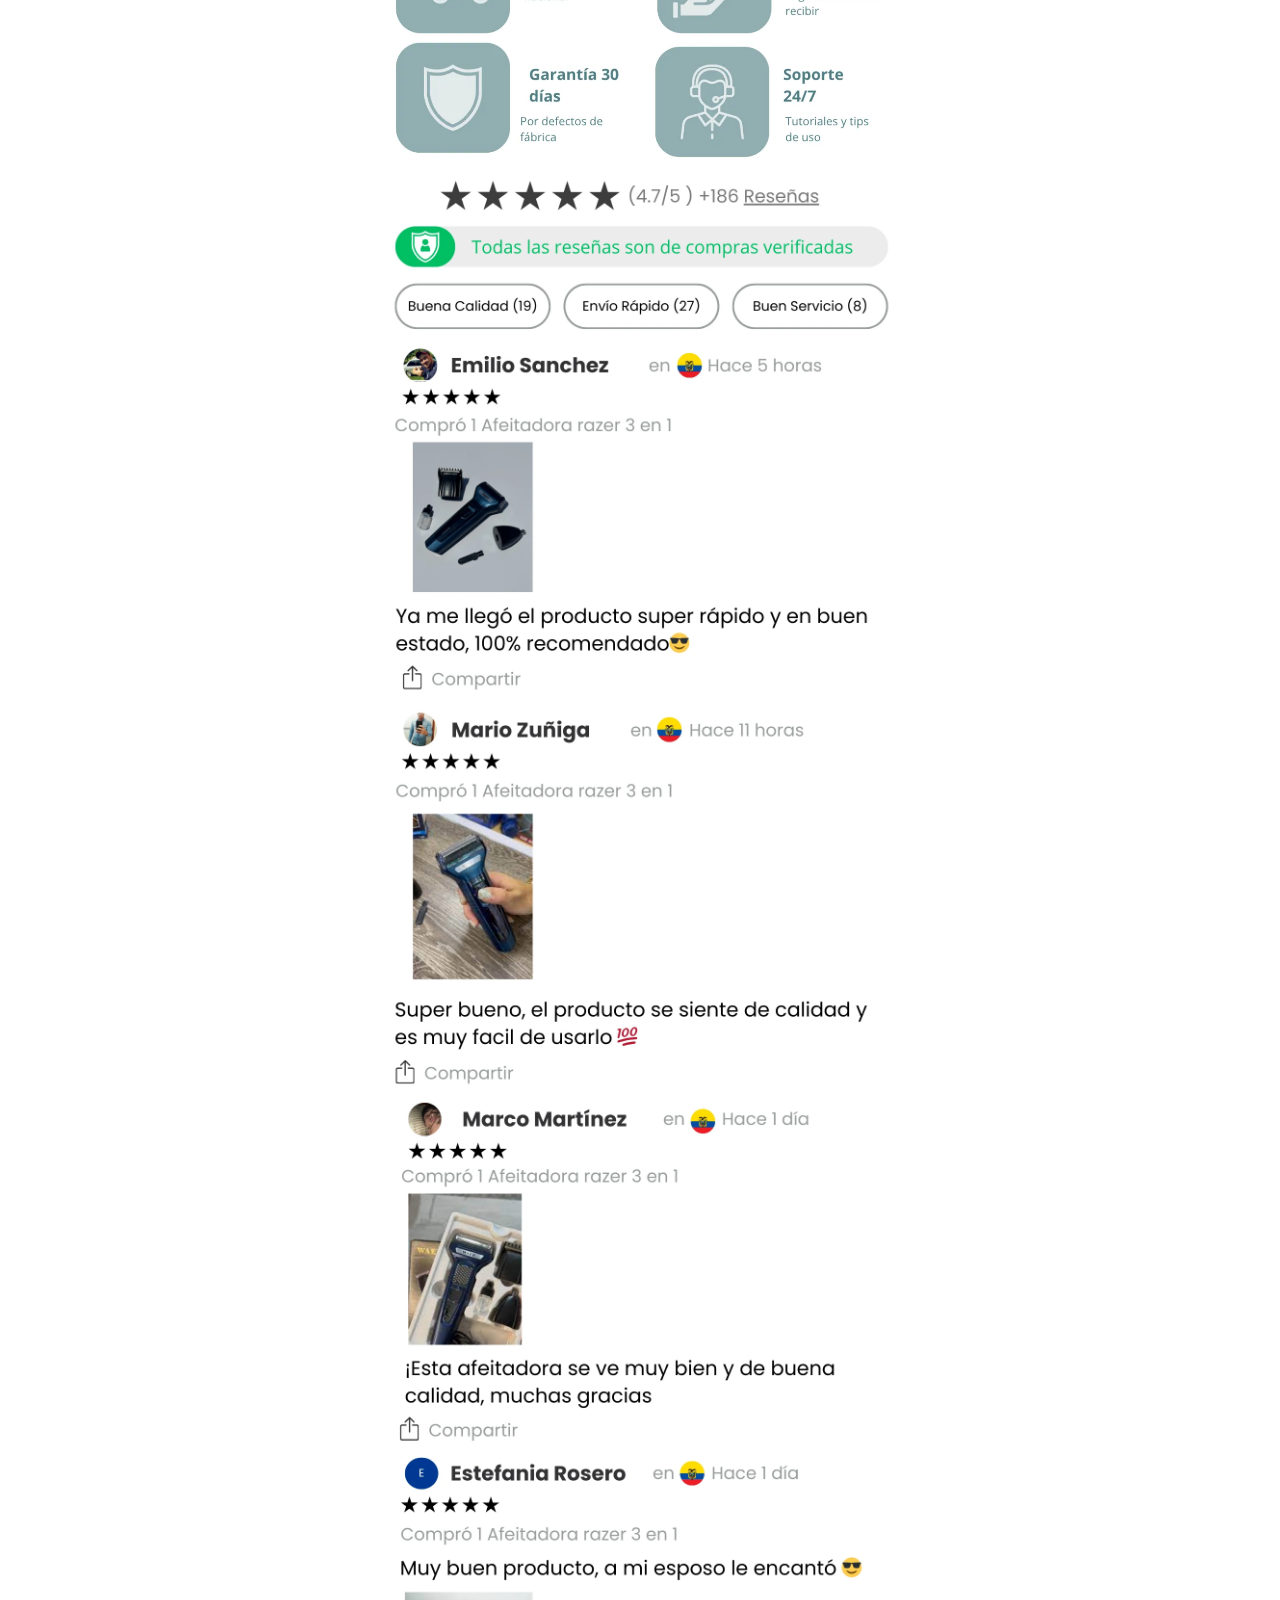
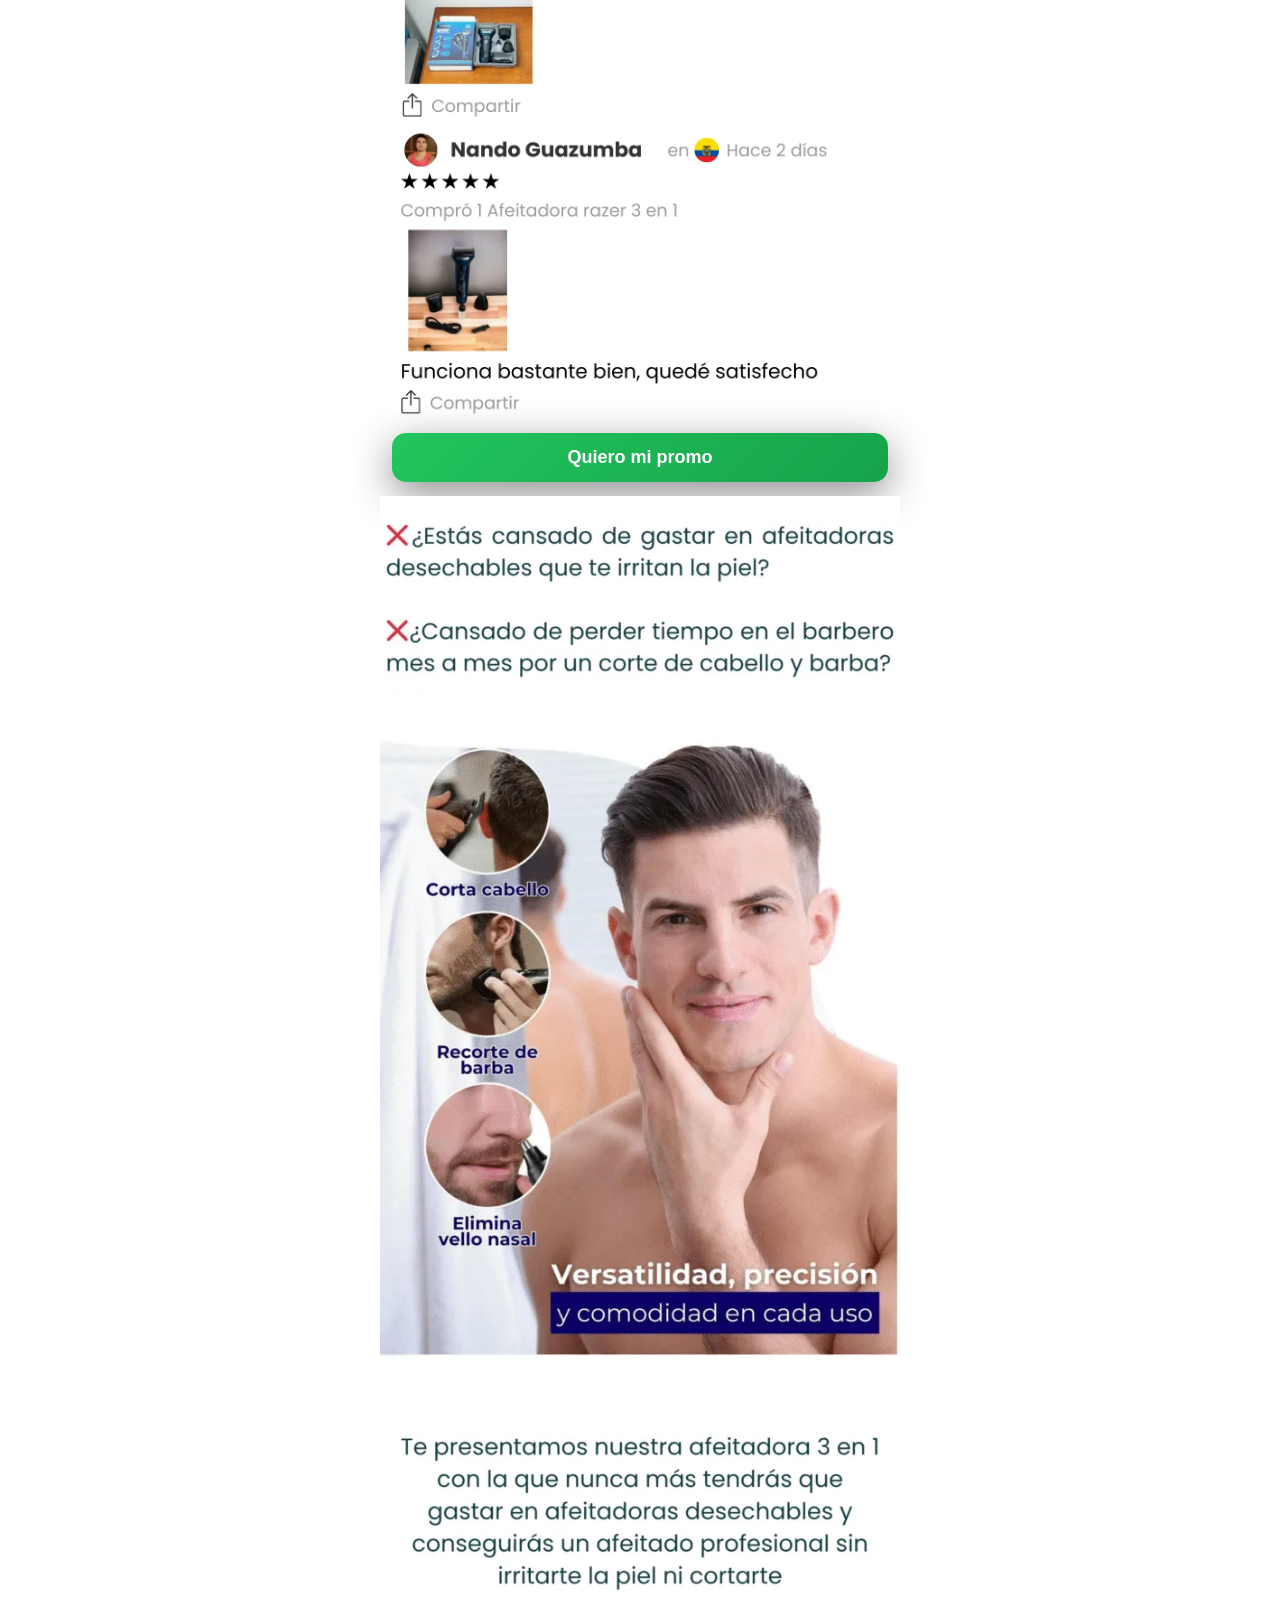
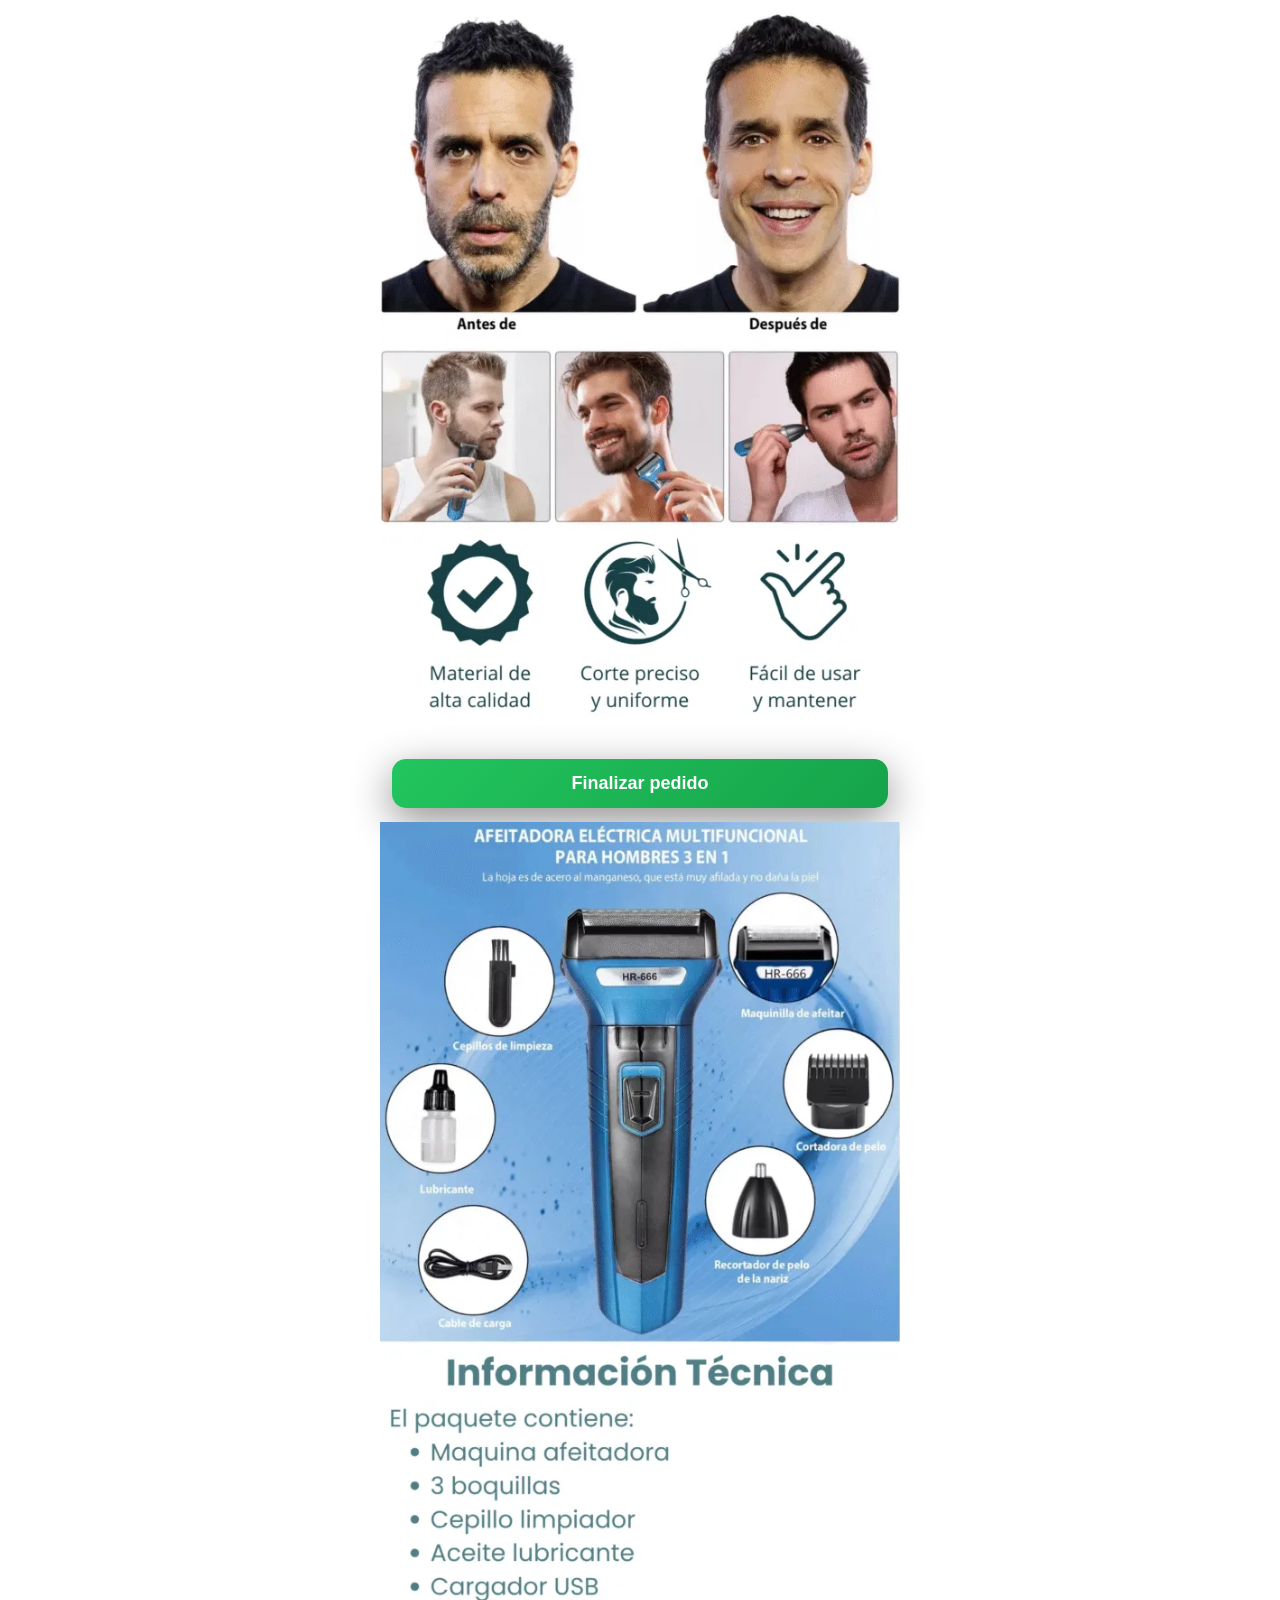
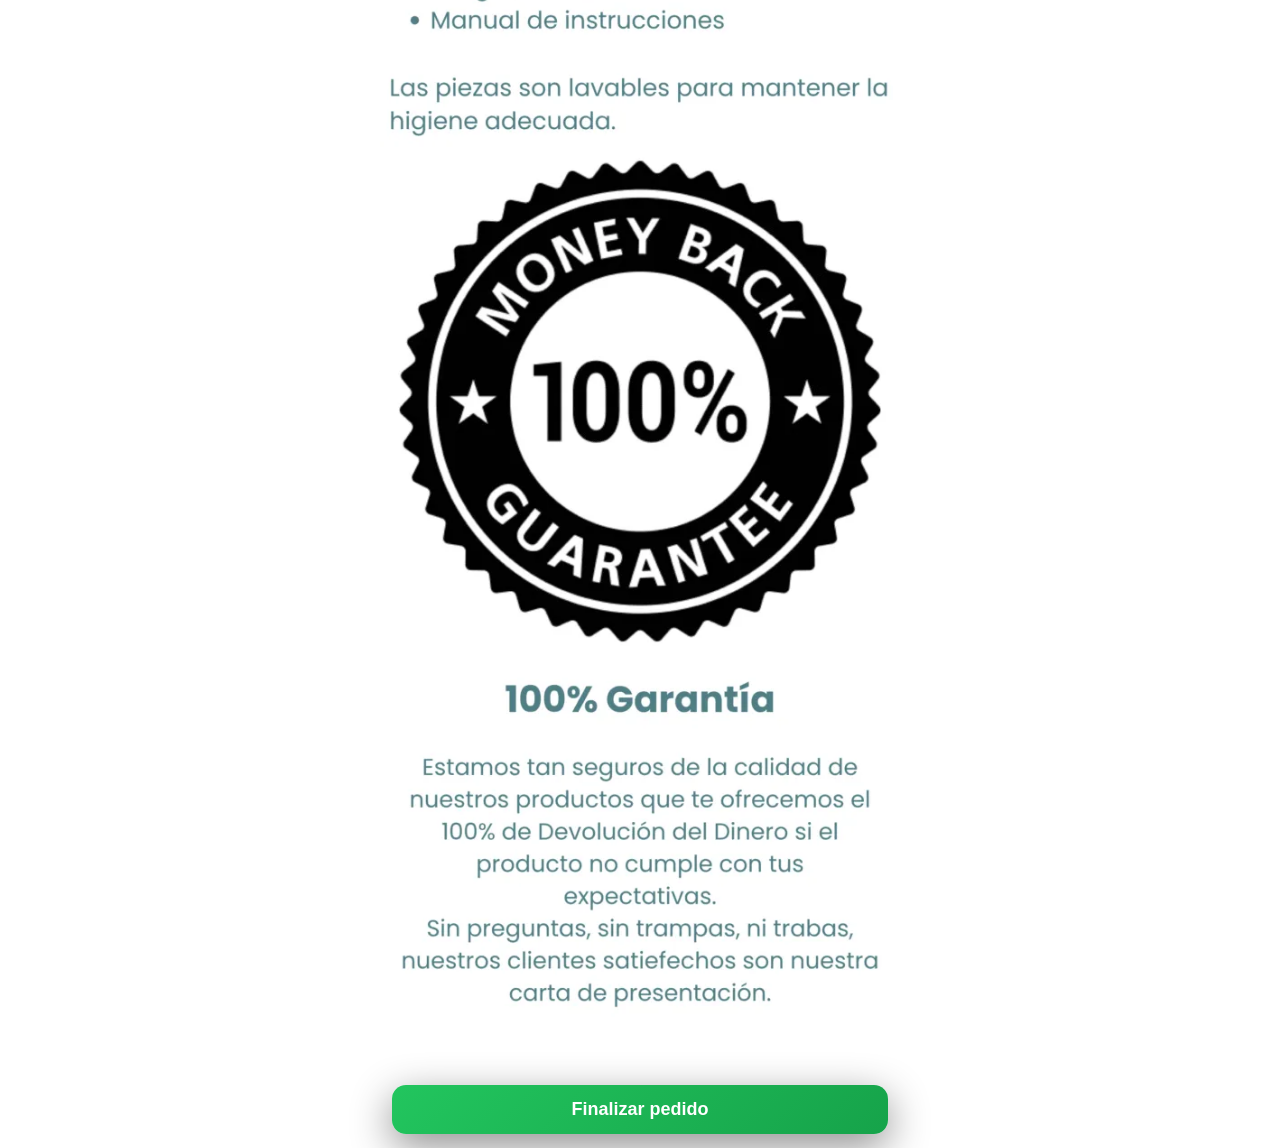
==== commit a00728ef: "funnel: restaurar barra de urgencia (topbar) con colores Agro Co-Authored-By: Claude Opus 4.8 <norep" ====
--- a/funnel/combo-cosecha-segua/index.html
+++ b/funnel/combo-cosecha-segua/index.html
@@ -26,7 +26,25 @@
 height="0" width="0" style="display:none;visibility:hidden"></iframe></noscript>
 <!-- End Google Tag Manager (noscript) -->
 
-  <!-- Funnel 100% imágenes — sin header ni footer -->
+  <!-- Barra de urgencia (header) -->
+  <header class="topbar" id="topbar">
+    <div class="topbar__inner">
+      <div class="topbar__meta">
+        <span class="topbar__promo">🔥 Oferta Exclusiva</span>
+        <span class="topbar__timerchip">
+          <svg class="topbar__timer-icon" viewBox="0 0 24 24" fill="none" stroke="currentColor" stroke-width="2.5">
+            <circle cx="12" cy="12" r="10"/>
+            <polyline points="12 6 12 12 16 14"/>
+          </svg>
+          <span id="timer">00:00:00</span>
+        </span>
+        <span class="topbar__stock">⚠️ Solo 7 unidades</span>
+      </div>
+      <button class="topbar__cta js-open-modal" type="button">¡Comprar YA!</button>
+    </div>
+  </header>
+
+  <!-- Funnel 100% imágenes -->
   <main class="wrap">
     <img src="images/1.webp" alt="">
     <img src="images/2.webp" alt="">
--- a/funnel/assets/style.css
+++ b/funnel/assets/style.css
@@ -38,8 +38,8 @@
   display: flex;
   justify-content: center;
   padding: 14px 12px;
-  background: linear-gradient(135deg, #1a1a1a 0%, #2d2d2d 100%);
-  border-bottom: 1px solid rgba(255, 255, 255, 0.1);
+  background: linear-gradient(135deg, #0F2418 0%, #1A3B2A 100%);
+  border-bottom: 1px solid rgba(116, 198, 157, 0.2);
   box-shadow: 0 4px 20px rgba(0, 0, 0, 0.3);
   animation: slideDown 0.4s ease-out;
 }
@@ -88,12 +88,12 @@
   gap: 8px;
   padding: 10px 14px;
   border-radius: 999px;
-  background: rgba(34, 197, 94, 0.15);
-  border: 1px solid rgba(34, 197, 94, 0.3);
+  background: rgba(74, 156, 109, 0.18);
+  border: 1px solid rgba(116, 198, 157, 0.35);
   font-family: 'Courier New', monospace;
   font-weight: 700;
   font-size: 18px;
-  color: #22c55e;
+  color: #74C69D;
   white-space: nowrap;
 }
 
@@ -101,7 +101,7 @@
   width: 18px;
   height: 18px;
   flex-shrink: 0;
-  color: #22c55e;
+  color: #74C69D;
 }
 
 .topbar__stock {
@@ -123,15 +123,15 @@
   border: none;
   padding: 18px 28px;
   border-radius: 999px;
-  background: linear-gradient(135deg, #22c55e 0%, #16a34a 100%);
-  color: #fff;
+  background: linear-gradient(135deg, #74C69D 0%, #4A9C6D 100%);
+  color: #0F2418;
   font-weight: 800;
   font-size: 15px;
   text-transform: uppercase;
   letter-spacing: 0.5px;
   cursor: pointer;
   transition: all 0.3s ease;
-  box-shadow: 0 4px 15px rgba(34, 197, 94, 0.4);
+  box-shadow: 0 4px 15px rgba(74, 156, 109, 0.45);
   position: relative;
   overflow: hidden;
   white-space: nowrap;
@@ -151,7 +151,7 @@
 
 .topbar__cta:hover {
   transform: translateY(-2px);
-  box-shadow: 0 6px 20px rgba(34, 197, 94, 0.5);
+  box-shadow: 0 6px 20px rgba(74, 156, 109, 0.55);
 }
 
 .topbar__cta:hover::before {
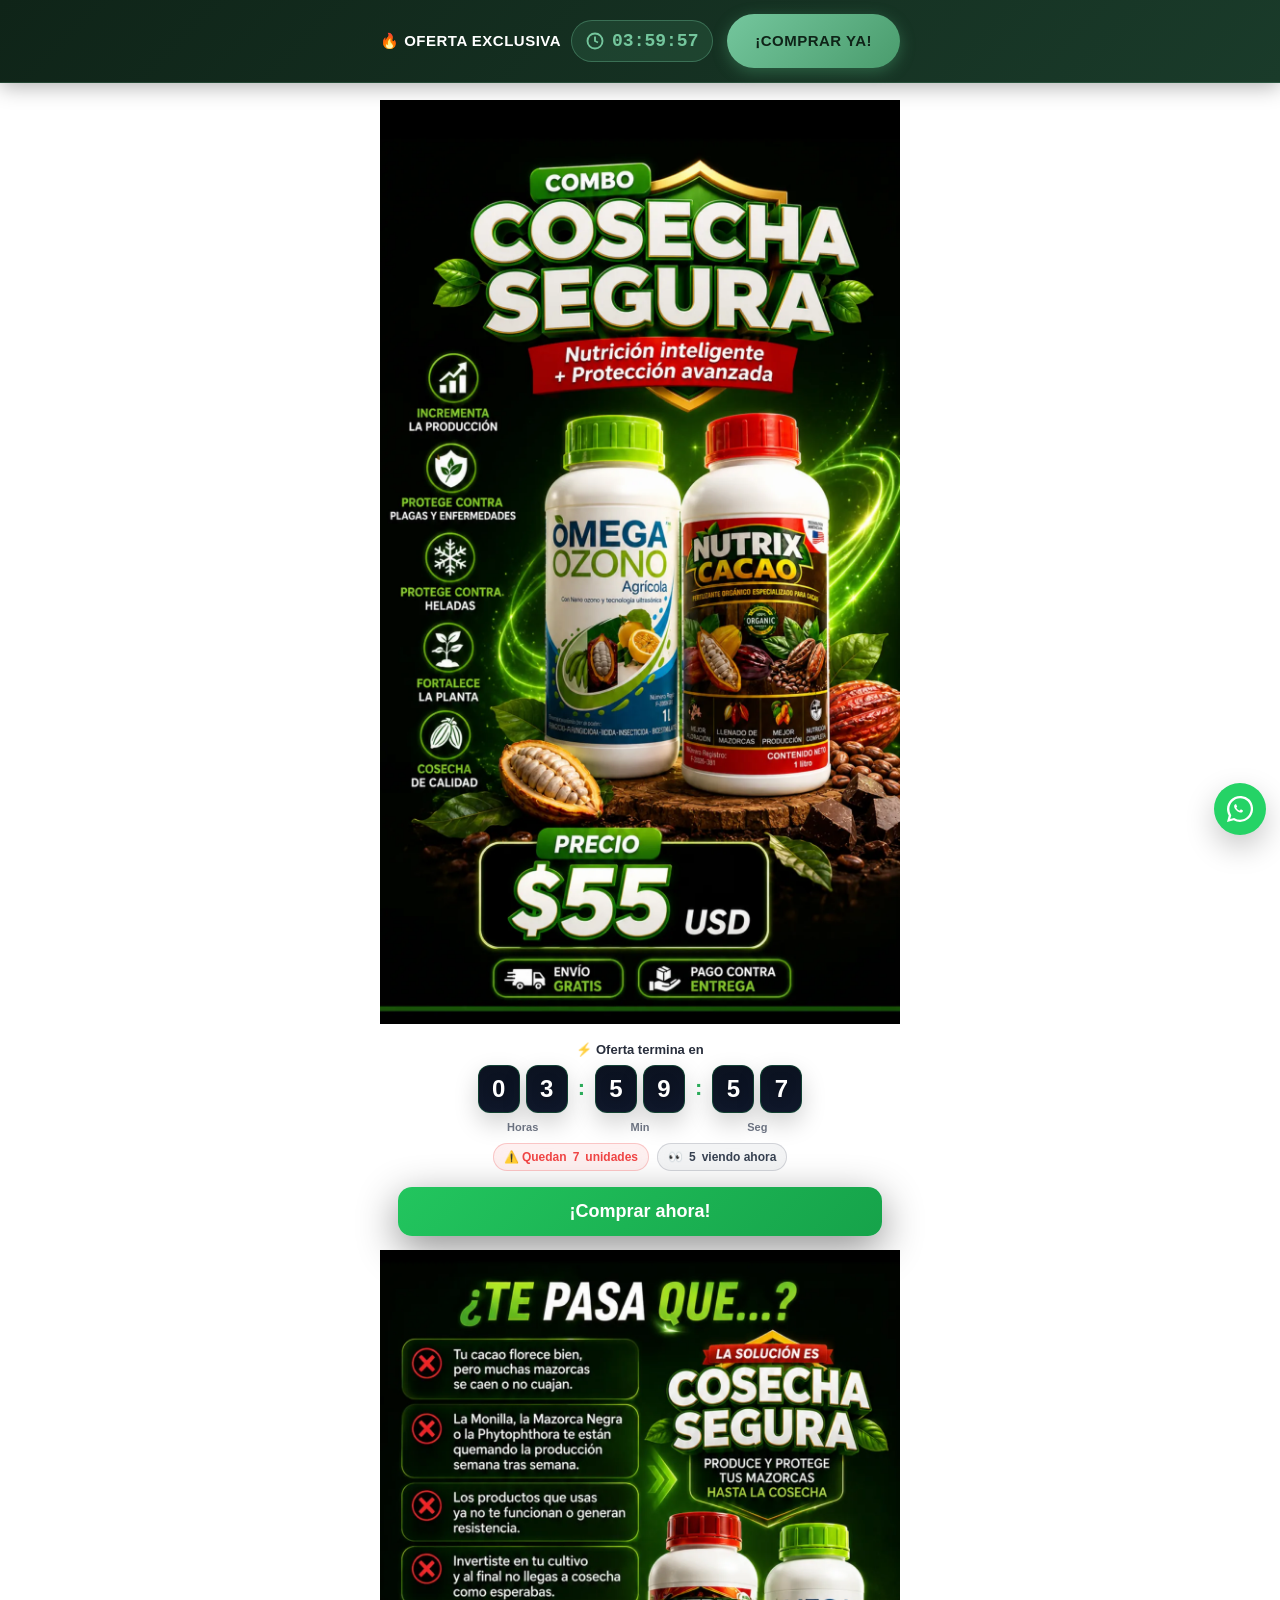
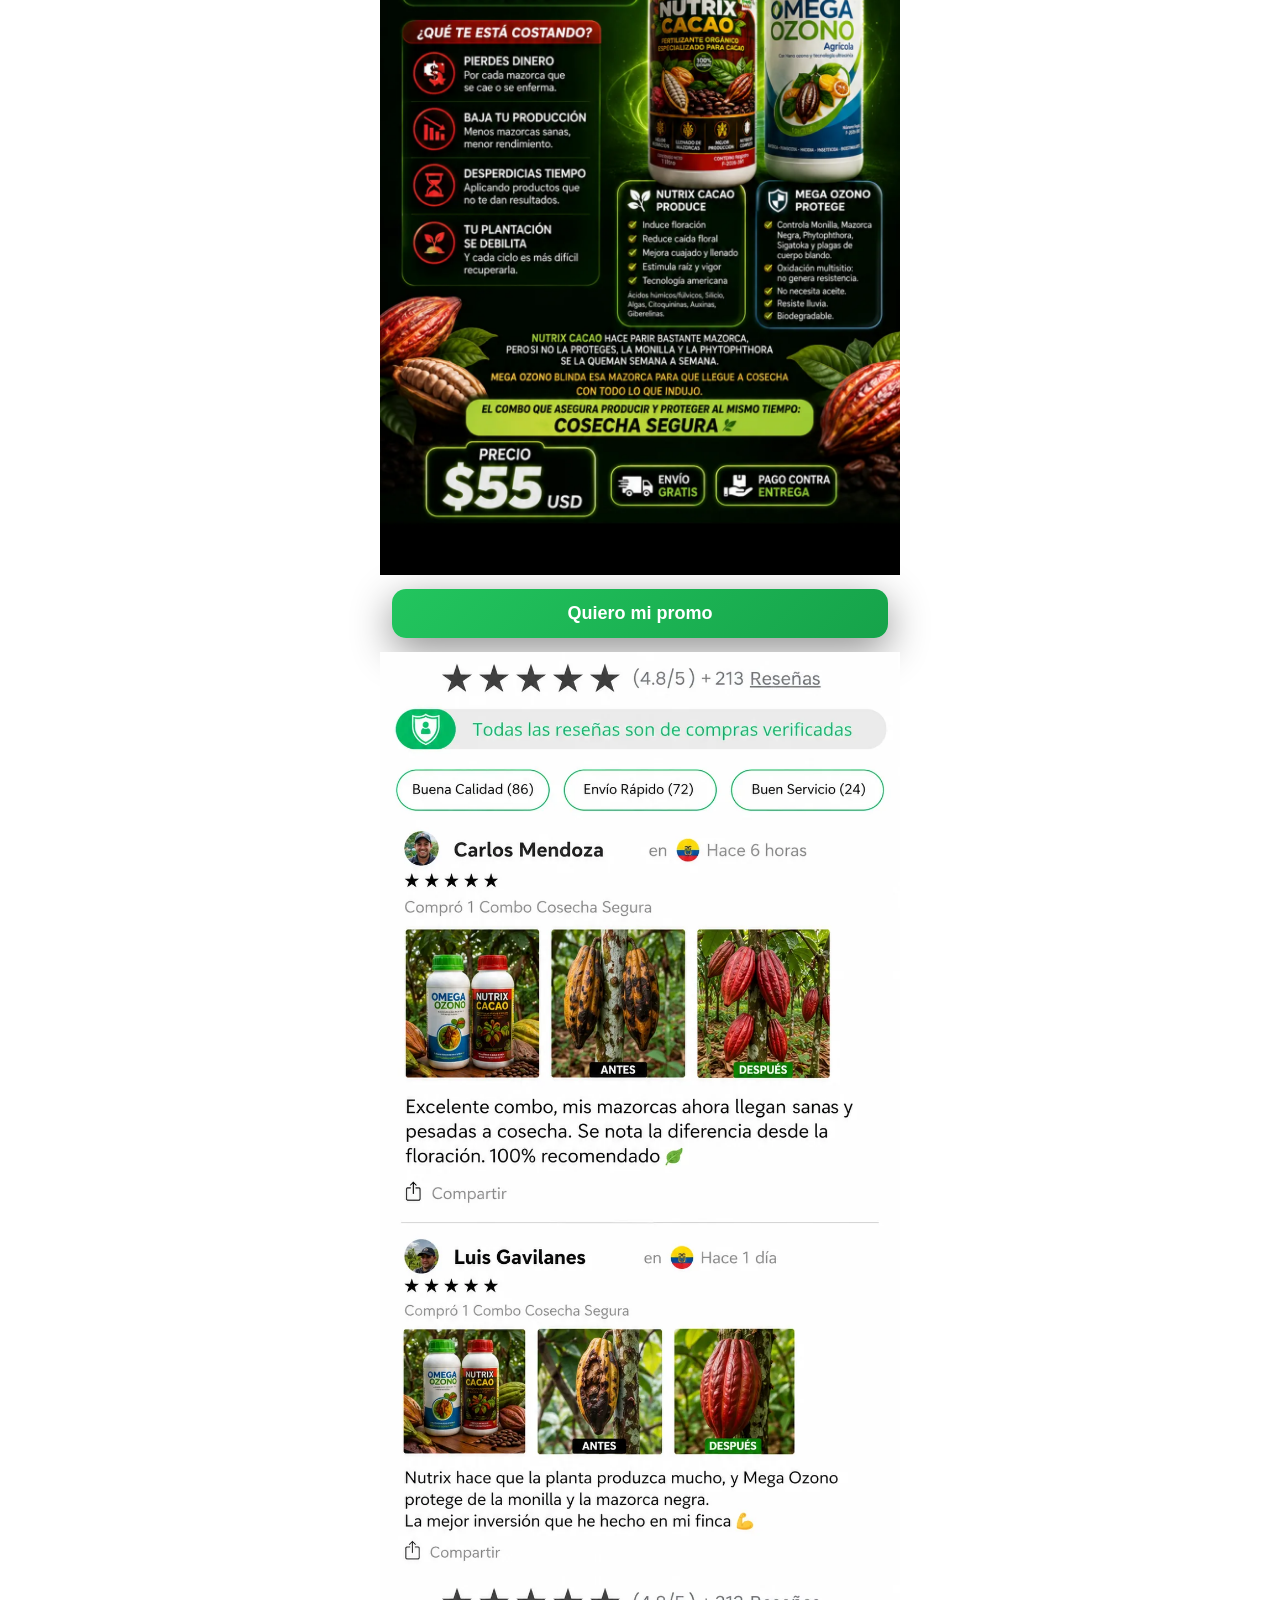
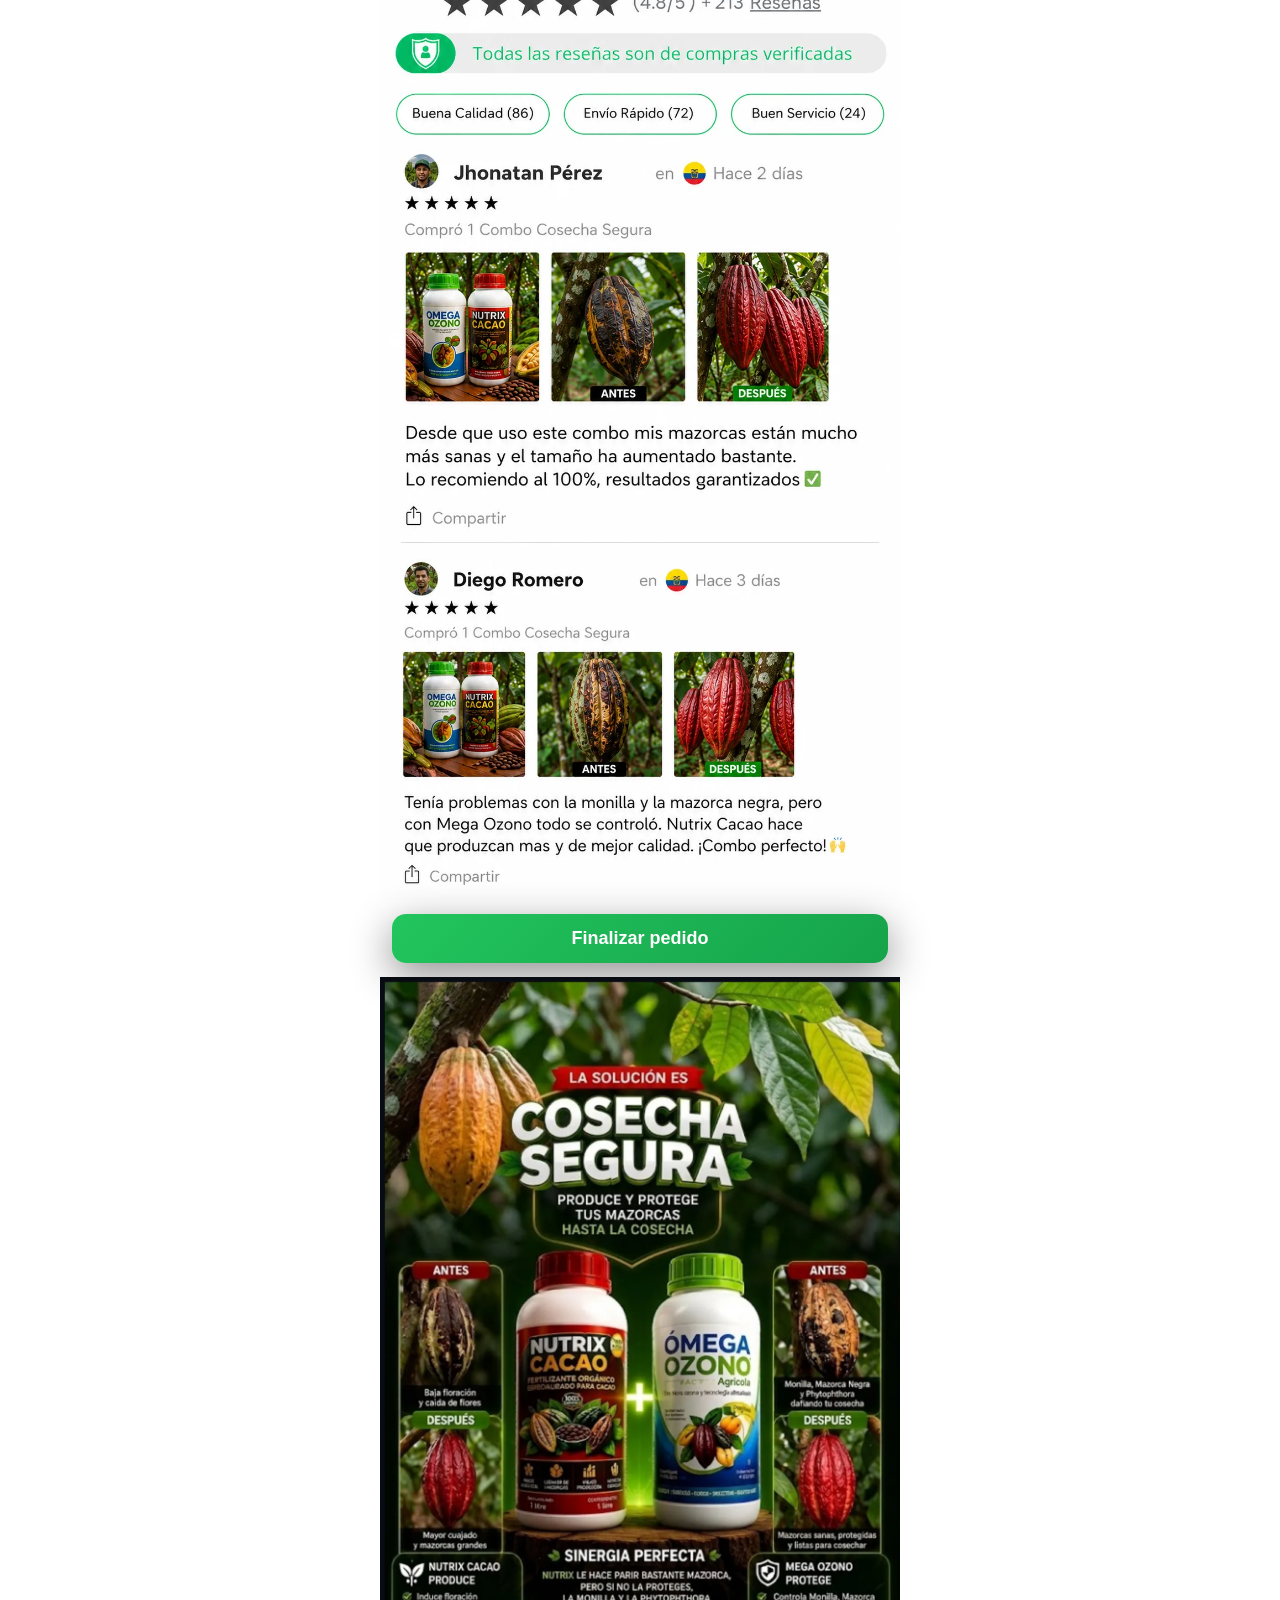
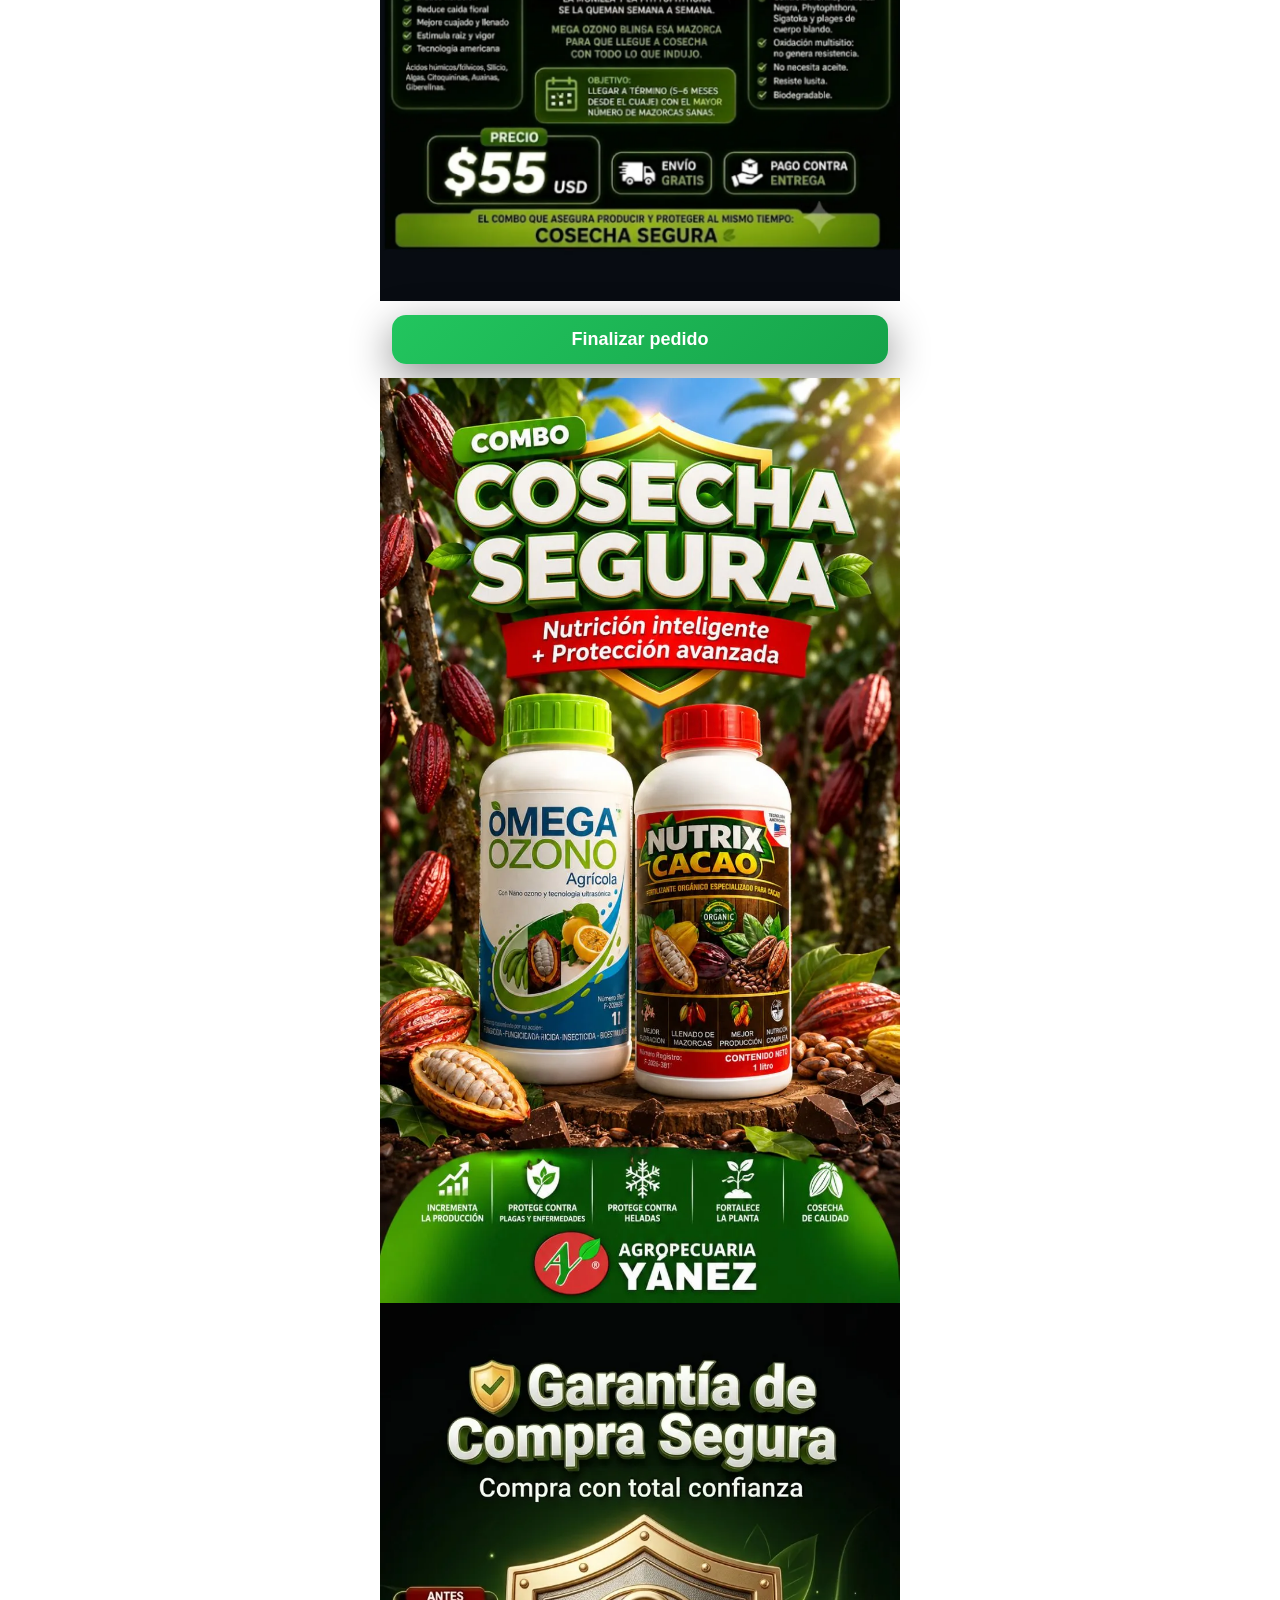
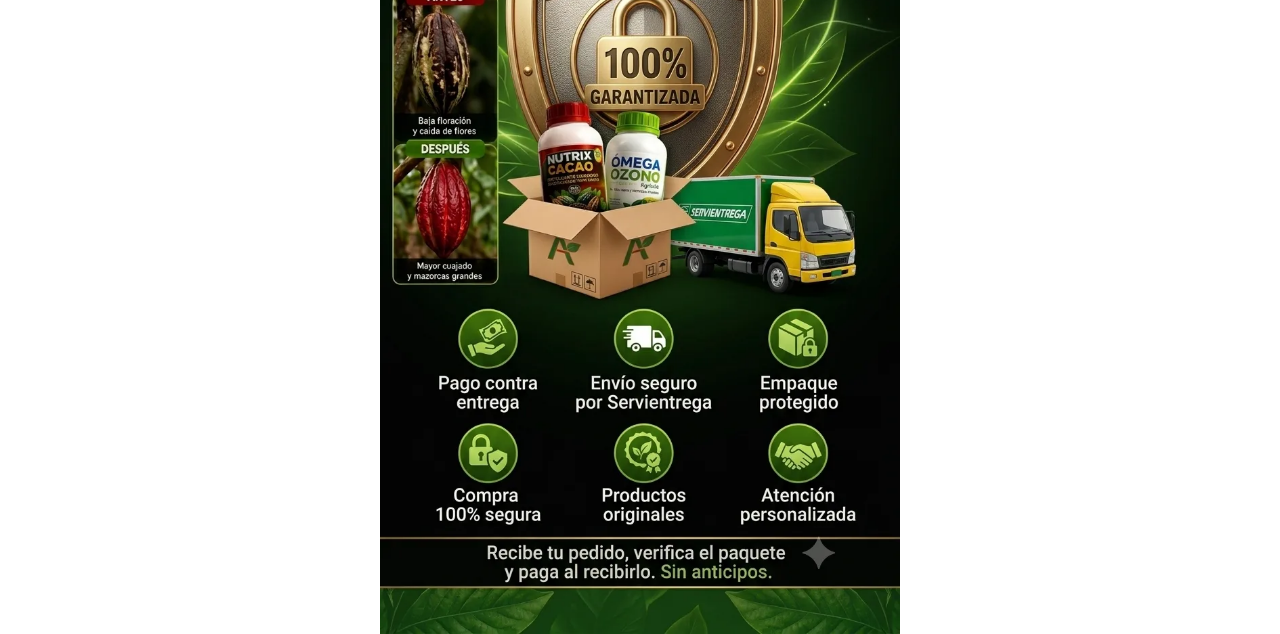
==== commit 53dc9cec: "imagenes-funnel" ====
--- a/funnel/combo-cosecha-segua/index.html
+++ b/funnel/combo-cosecha-segua/index.html
@@ -47,7 +47,6 @@
   <!-- Funnel 100% imágenes -->
   <main class="wrap">
     <img src="images/1.webp" alt="">
-    <img src="images/2.webp" alt="">
 
     <div class="cta-proof cta-proof--boxed" aria-label="Urgencia y escasez">
       <div class="proof-head">⚡ Oferta termina en</div>
@@ -78,28 +77,27 @@
         <button class="btn btn--big pulsar-boton js-open-modal">¡Comprar ahora!</button>
       </div>
     </div>
-
-    <img src="images/3.webp" alt="">
-    <img src="images/4.webp" alt="">
-    <img src="images/5.webp" alt="">
+    <img src="images/2.webp" alt="">
 
     <div class="section-cta">
       <button class="btn btn--big pulsar-boton js-open-modal">Quiero mi promo</button>
     </div>
-
-    <img src="images/6.webp" alt="">
-    <img src="images/7.webp" alt="">
+    <img src="images/3.webp" alt="">
+    <img src="images/4.webp" alt="">
 
     <div class="section-cta">
       <button class="btn btn--big pulsar-boton js-open-modal">Finalizar pedido</button>
     </div>
 
-    <img src="images/8.webp" alt="">
-    <img src="images/9.webp" alt="">
+    <img src="images/5.webp" alt="">
 
     <div class="section-cta">
       <button class="btn btn--big pulsar-boton js-open-modal">Finalizar pedido</button>
     </div>
+    
+    <img src="images/6.webp" alt="">
+    <img src="images/7.webp" alt="">
+
 
     <div class="spacer"></div>
   </main>
--- a/modal/modal.css
+++ b/modal/modal.css
@@ -662,8 +662,9 @@
 .upsell-view{ z-index: 9998 !important; }
 
 /* Toggle de método de entrega */
-.field--delivery .delivery-label{ display:block; font-weight:600; margin-bottom:8px; }
+.field--delivery .delivery-label{ display:block; font-weight:700; margin-bottom:8px; color:#0F2418; font-size:15px; }
 .delivery-options{ display:grid; gap:8px; }
-.delivery-opt{ display:flex; align-items:center; gap:10px; padding:12px; border:1px solid #d9d9d9; border-radius:10px; cursor:pointer; }
-.delivery-opt:has(input:checked){ border-color:#111; background:#f6f6f6; }
-.delivery-opt input{ width:auto; margin:0; }
+.delivery-opt{ display:flex; align-items:center; gap:10px; padding:12px; border:1px solid #d9d9d9; border-radius:10px; cursor:pointer; background:#fff; }
+.delivery-opt span{ color:#111F16; font-weight:600; font-size:15px; }
+.delivery-opt:has(input:checked){ border-color:#4A9C6D; background:#E8F5EE; }
+.delivery-opt input{ width:auto; margin:0; accent-color:#4A9C6D; flex:0 0 auto; }
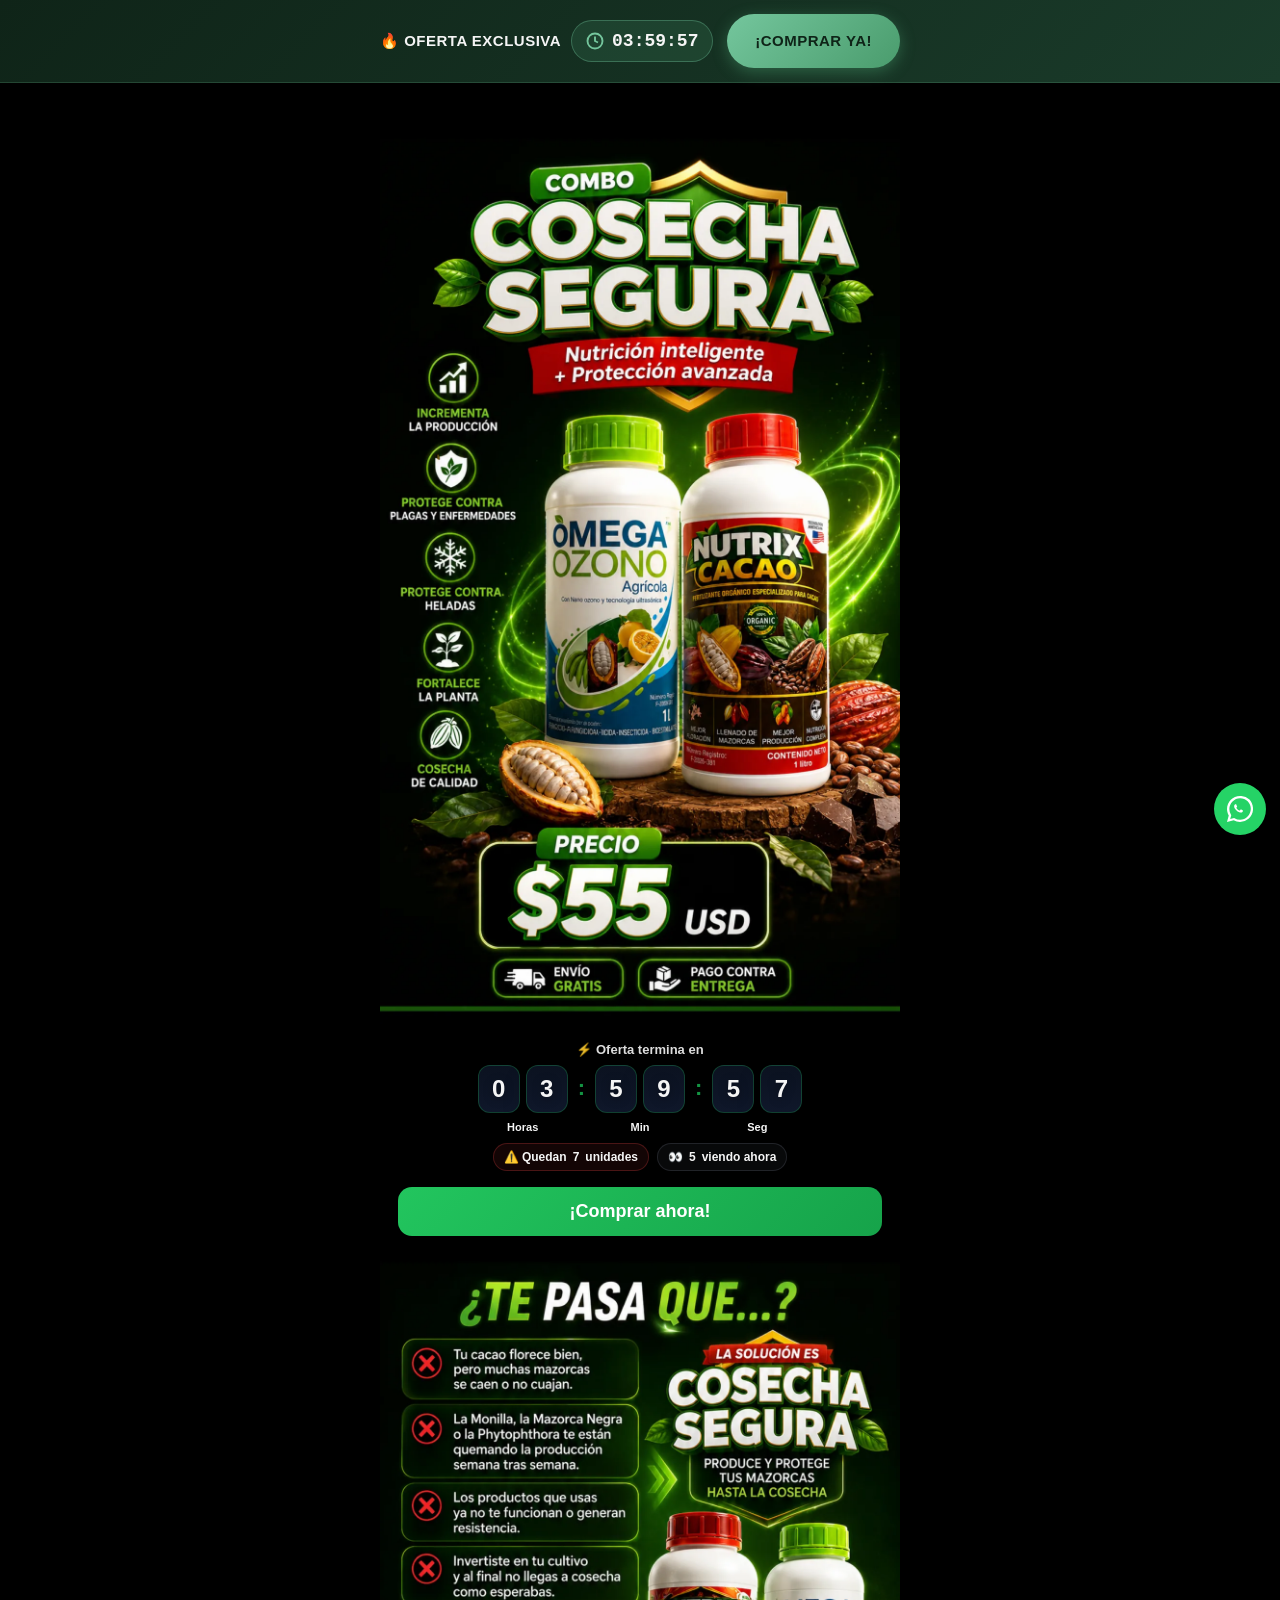
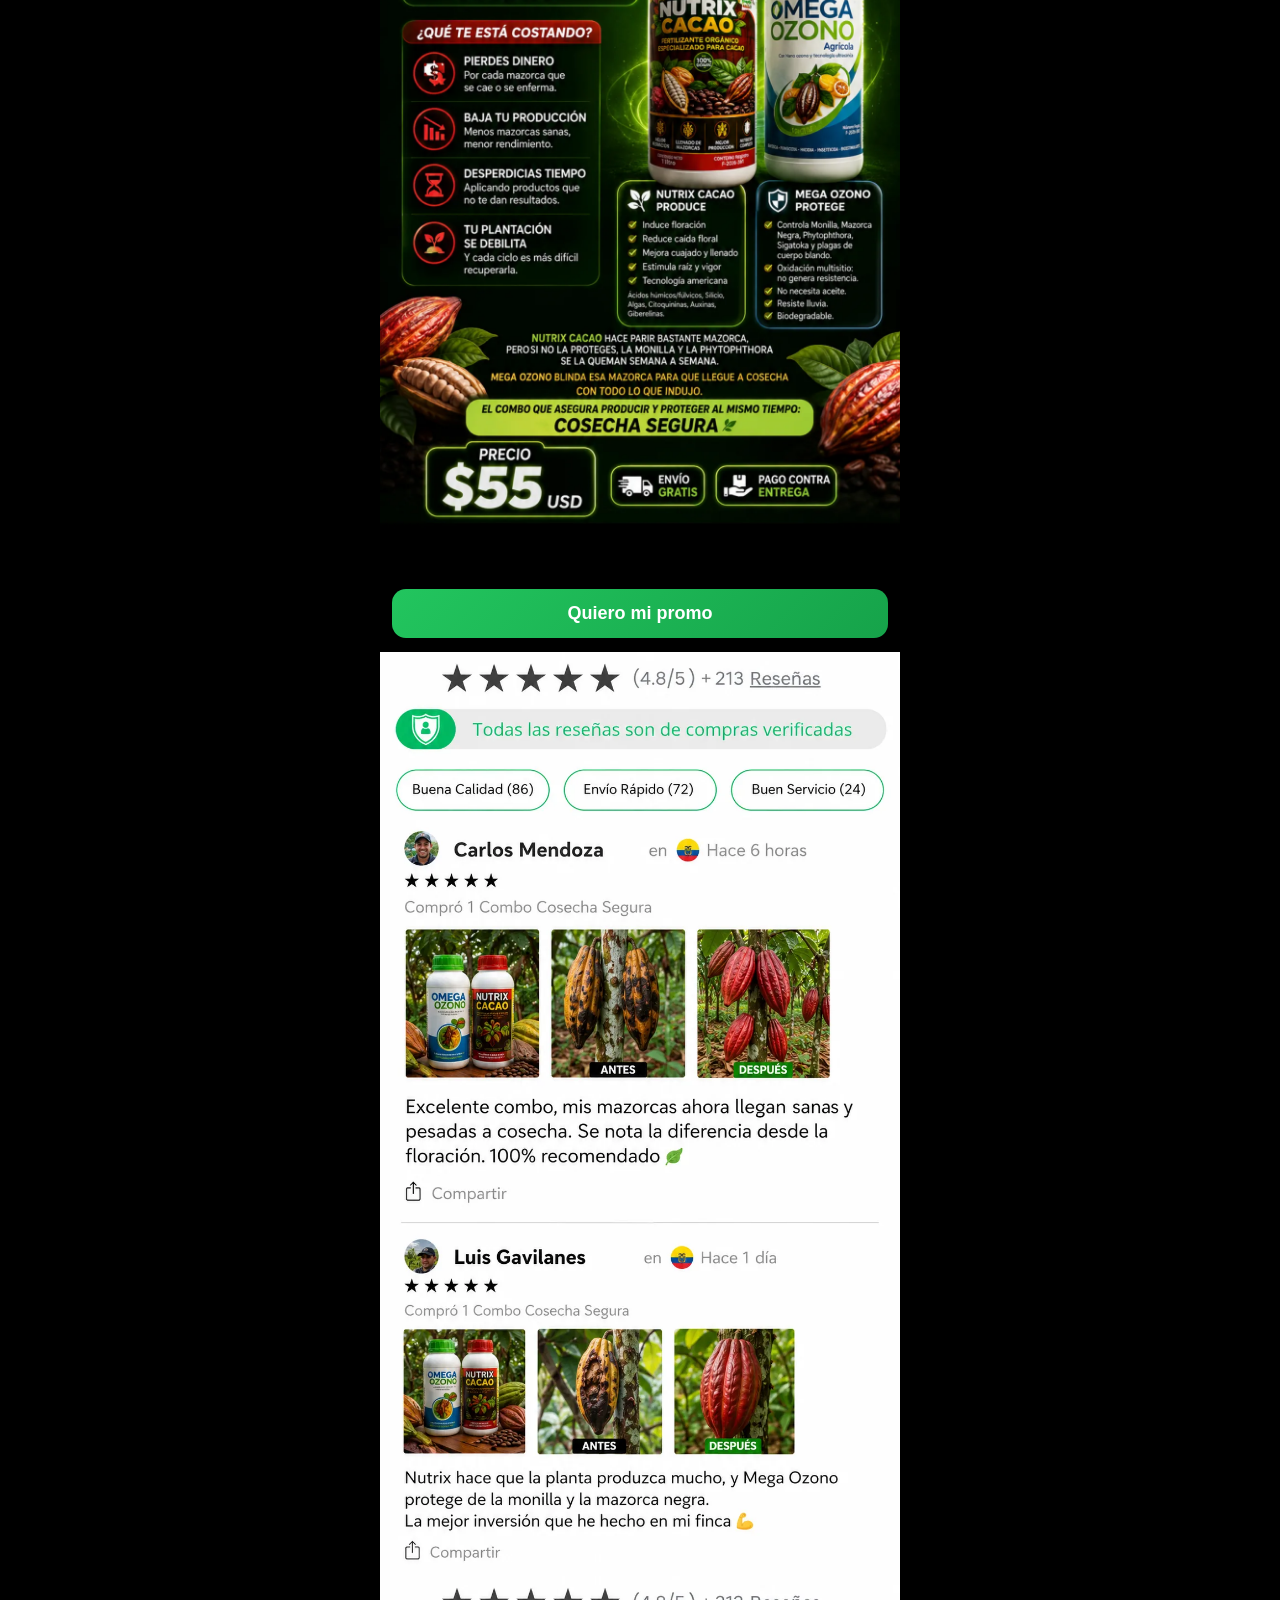
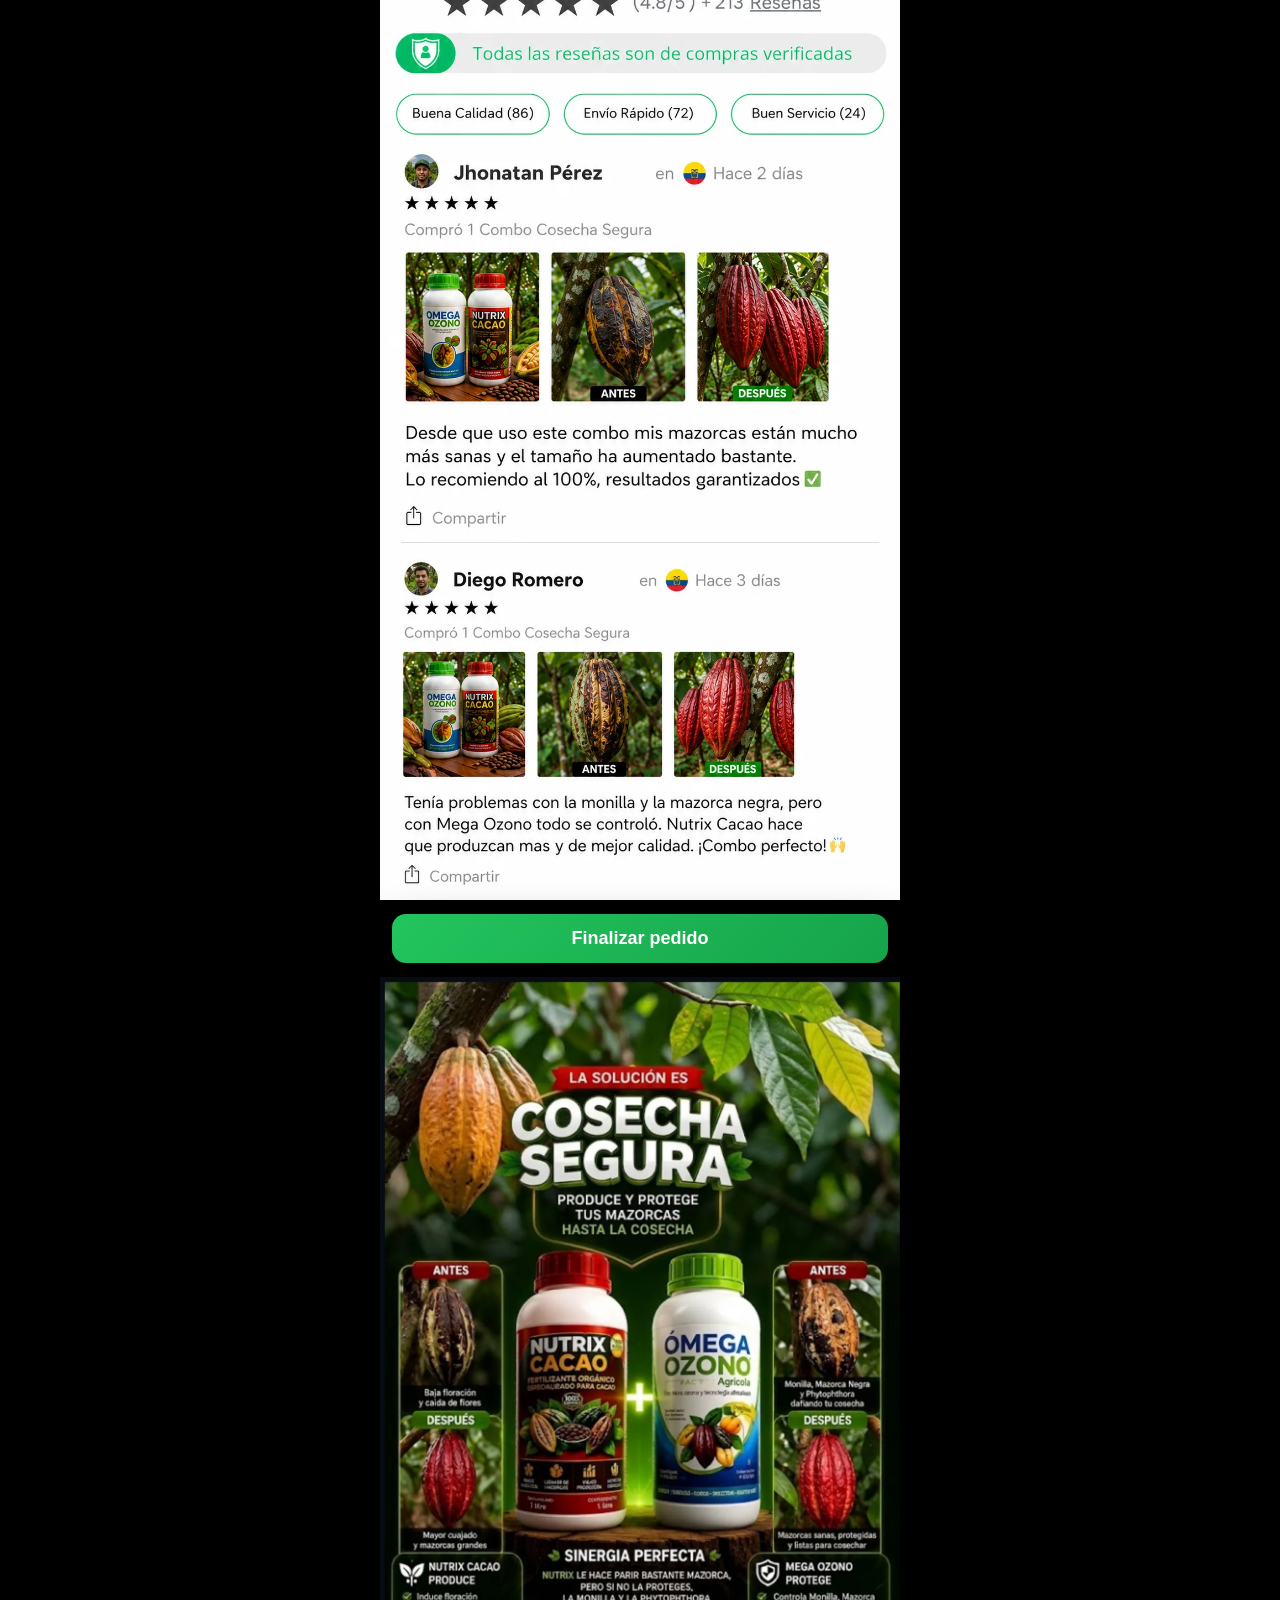
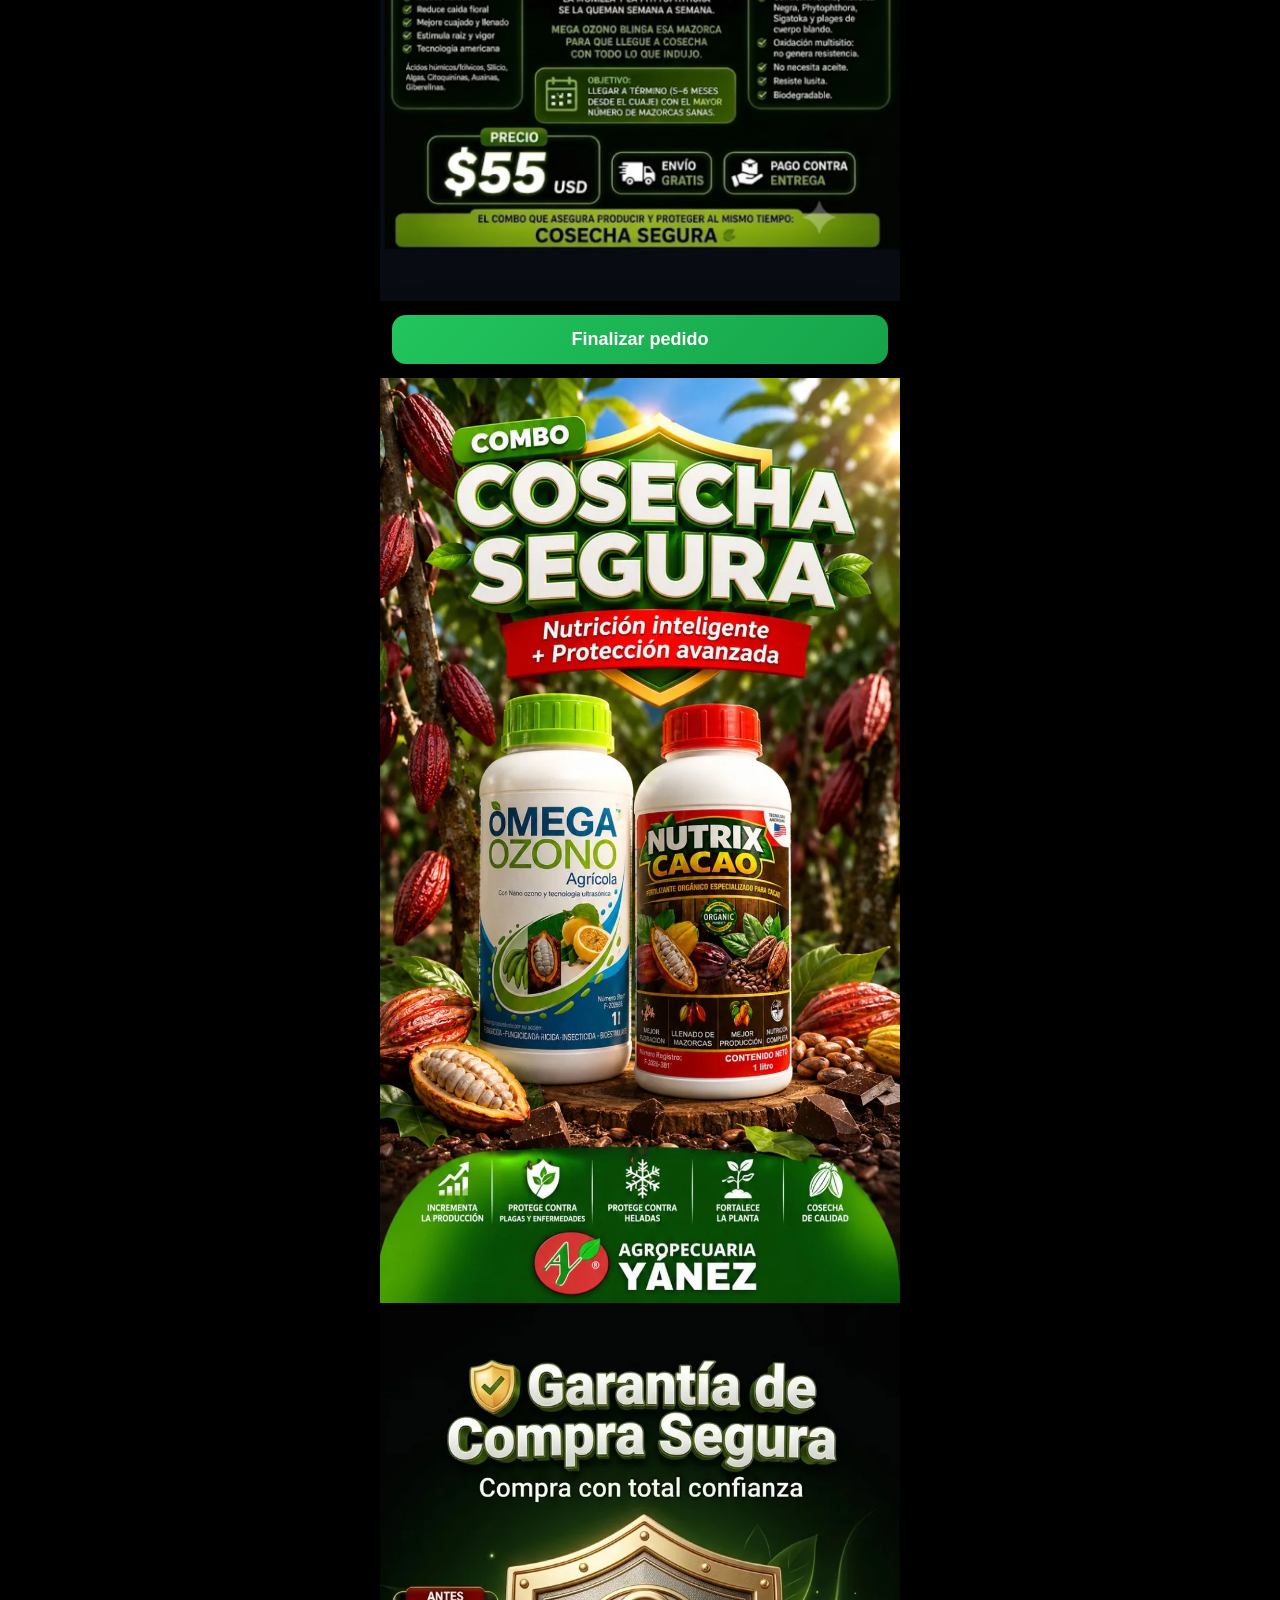
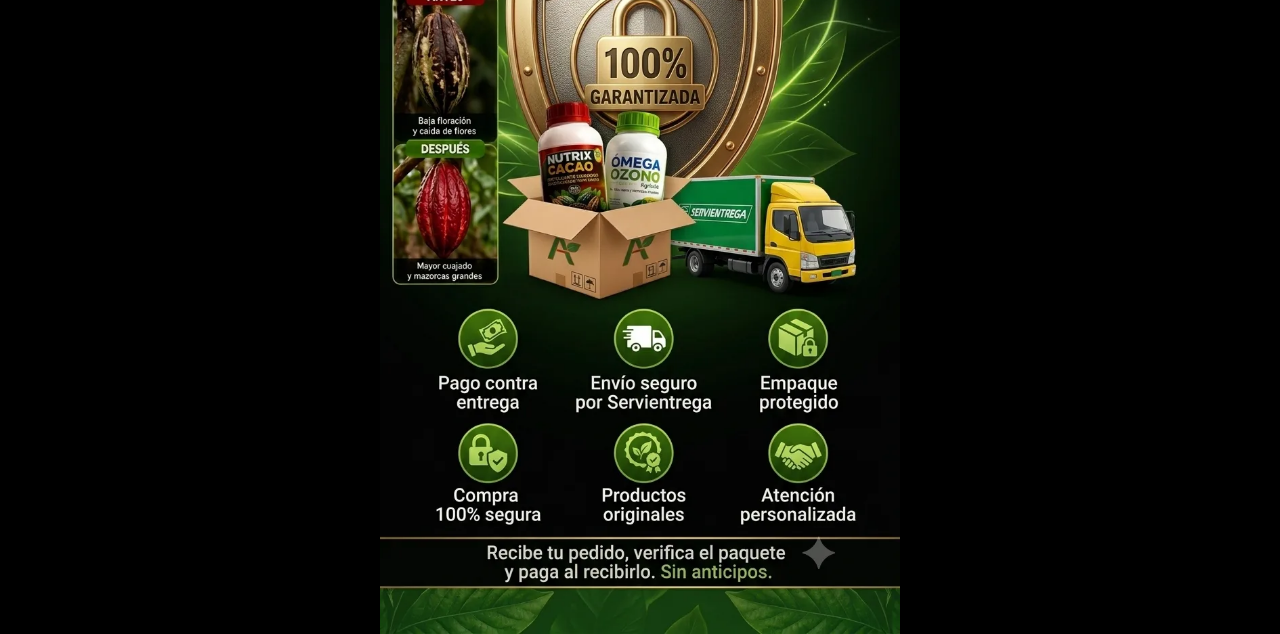
==== commit 7c85da72: "funnel combo-cosecha-segua: fondo negro + texto claro solo en esta página Co-Authored-By: Claude Opu" ====
--- a/funnel/combo-cosecha-segua/index.html
+++ b/funnel/combo-cosecha-segua/index.html
@@ -9,6 +9,15 @@
   <link rel="stylesheet" href="/funnel/assets/style.css">
   <!-- Estilos del modal -->
   <link rel="stylesheet" href="/modal/modal.css">
+  <!-- Fondo negro + texto claro solo para esta página -->
+  <style>
+    :root{--bg:#000;--txt:#f5f5f5}
+    html,body{background:#000!important;color:#f5f5f5!important}
+    .wrap,.section-cta{background:#000!important}
+    .proof-head,.cd-label{color:#f5f5f5!important}
+    /* textos claros para legibilidad, sin tocar el modal (tarjetas blancas) */
+    body :is(h1,h2,h3,h4,p,li,span,label,small,td,th,strong):not(.ecuaclic-modal *){color:#f5f5f5}
+  </style>
 
   <!-- Google Tag Manager -->
 <script>(function(w,d,s,l,i){w[l]=w[l]||[];w[l].push({'gtm.start':
